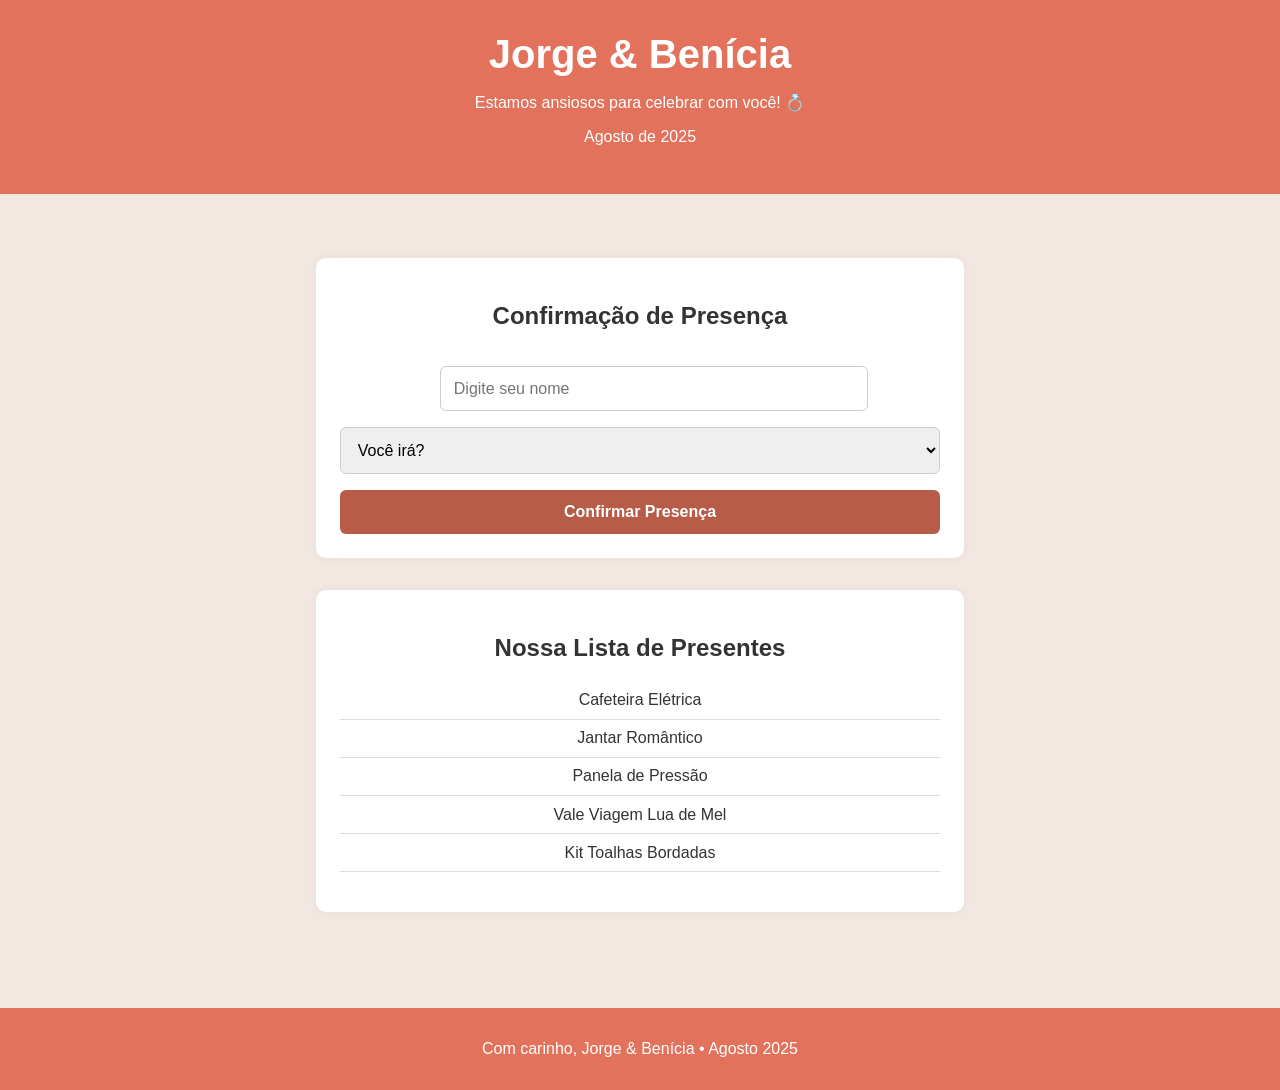
==== index.html @ ed38e4bc "caregamento pela api do google para os nomes autocompletaveis [ok] sitema de condifrmação de precens" ====
<!DOCTYPE html>
<html lang="pt-BR">
<head>
  <meta charset="UTF-8" />
  <meta name="viewport" content="width=device-width, initial-scale=1.0" />
  <title>Casamento Jorge & Benícia</title>
  <link rel="stylesheet" href="style.css" />
</head>

<body onload="initGoogleAPI()">

  <header>
    <h1>Jorge & Benícia</h1>
    <p>Estamos ansiosos para celebrar com você! 💍</p>
    <p>Agosto de 2025</p>
  </header>

  <main>
    <section id="confirmacao">
      <h2>Confirmação de Presença</h2>
      <form id="formPresenca">

        <div class="autocomplete-wrapper">
          <input type="text" name="nome" id="inputNome" placeholder="Digite seu nome" required />
          <ul id="autocompleteList" class="autocomplete-list hidden"></ul>
        </div>
        
        


      



        <select name="presenca" required>
          <option value="">Você irá?</option>
          <option value="sim">Sim, com muito amor!</option>
          <option value="nao">Infelizmente não poderei.</option>
        </select>
        <button type="submit">Confirmar Presença</button>
      </form>
    </section>

    <section id="presentes">
      <h2>Nossa Lista de Presentes</h2>
      <ul id="listaPresentes">
      
      </ul>
    </section>
  </main>

  <footer>
    <p>Com carinho, Jorge & Benícia • Agosto 2025</p>
  </footer>


  <script src="https://apis.google.com/js/api.js"></script>


  <script src="script.js"></script>

</body>
</html>
---- style.css ----
:root {
    --terracota: #E2725B;
    --terracota-escuro: #B65C47;
    --terracota-claro: #f3e7e2;
    --branco: #fff;
    --cinza: #333;
  }
  
  body {
    margin: 0;
    font-family: 'Segoe UI', sans-serif;
    background-color: var(--terracota-claro);
    color: var(--cinza);
    text-align: center;
  }
  
  header {
    background-color: var(--terracota);
    color: var(--branco);
    padding: 2rem 1rem;
  }
  
  h1 {
    font-size: 2.5rem;
    margin: 0;
  }
  
  main {
    padding: 2rem 1rem;
  }
  
  section {
    margin: 2rem auto;
    max-width: 600px;
    background-color: var(--branco);
    padding: 1.5rem;
    border-radius: 10px;
    box-shadow: 0 0 10px rgba(0, 0, 0, 0.05);
  }
  
  form input,
  form select,
  form button {
    width: 100%;
    padding: 0.8rem;
    margin-top: 1rem;
    border-radius: 6px;
    border: 1px solid #ccc;
    font-size: 1rem;
  }
  
  form button {
    background-color: var(--terracota-escuro);
    color: var(--branco);
    font-weight: bold;
    border: none;
    cursor: pointer;
    transition: background-color 0.3s;
  }
  
  form button:hover {
    background-color: var(--terracota);
  }
  
  ul#listaPresentes {
    list-style: none;
    padding: 0;
  }
  
  ul#listaPresentes li {
    padding: 0.6rem;
    border-bottom: 1px solid #ddd;
  }
  
  footer {
    background-color: var(--terracota);
    color: var(--branco);
    padding: 1rem;
    margin-top: 2rem;
  }
  .autocomplete-wrapper {
    position: relative;
    max-width: 400px;
    margin: 0 auto;
  }
  
  .autocomplete-list {
    position: absolute;
    top: 100%;
    left: 0;
    right: 0;
    background: white;
    border: 1px solid #ccc;
    z-index: 100;
    max-height: 200px;
    overflow-y: auto;
    list-style: none;
    padding: 0;
    margin: 0;
    box-shadow: 0 4px 8px rgba(0,0,0,0.1);
    border-radius: 4px;
  }
  
  .autocomplete-list li {
    padding: 0.75rem 1rem;
    cursor: pointer;
  }
  
  .autocomplete-list li:hover {
    background-color: #f5f5f5;
  }
  
  .hidden {
    display: none;
  }
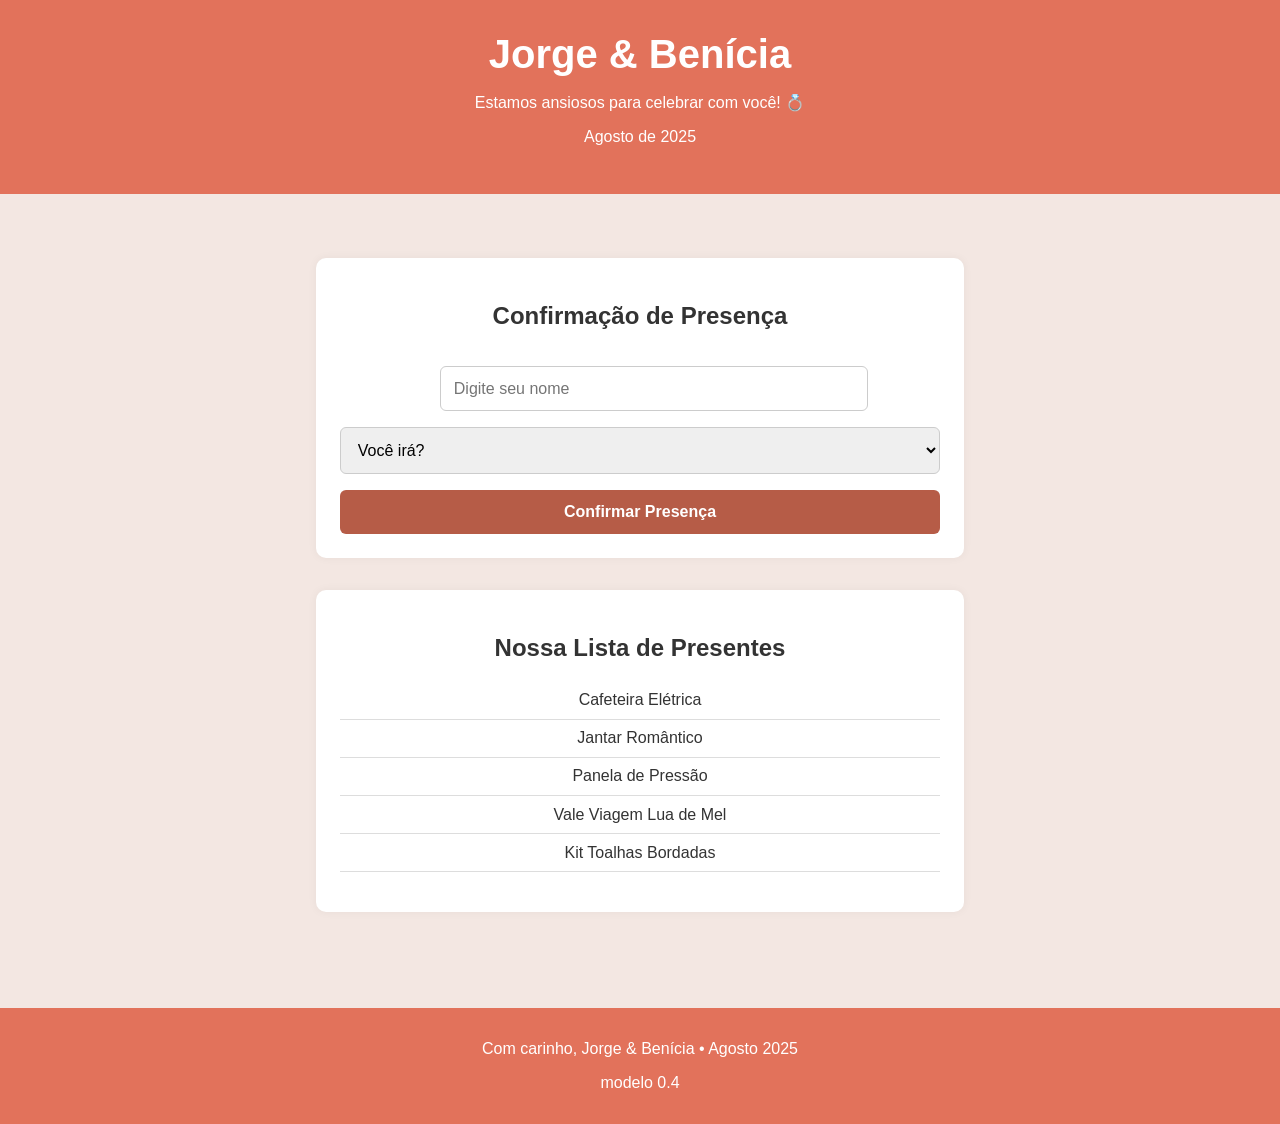
==== commit 617c7dce: "." ====
--- a/index.html
+++ b/index.html
@@ -54,6 +54,7 @@
 
   <footer>
     <p>Com carinho, Jorge & Benícia • Agosto 2025</p>
+    <p>modelo 0.4</p>
   </footer>
 
 
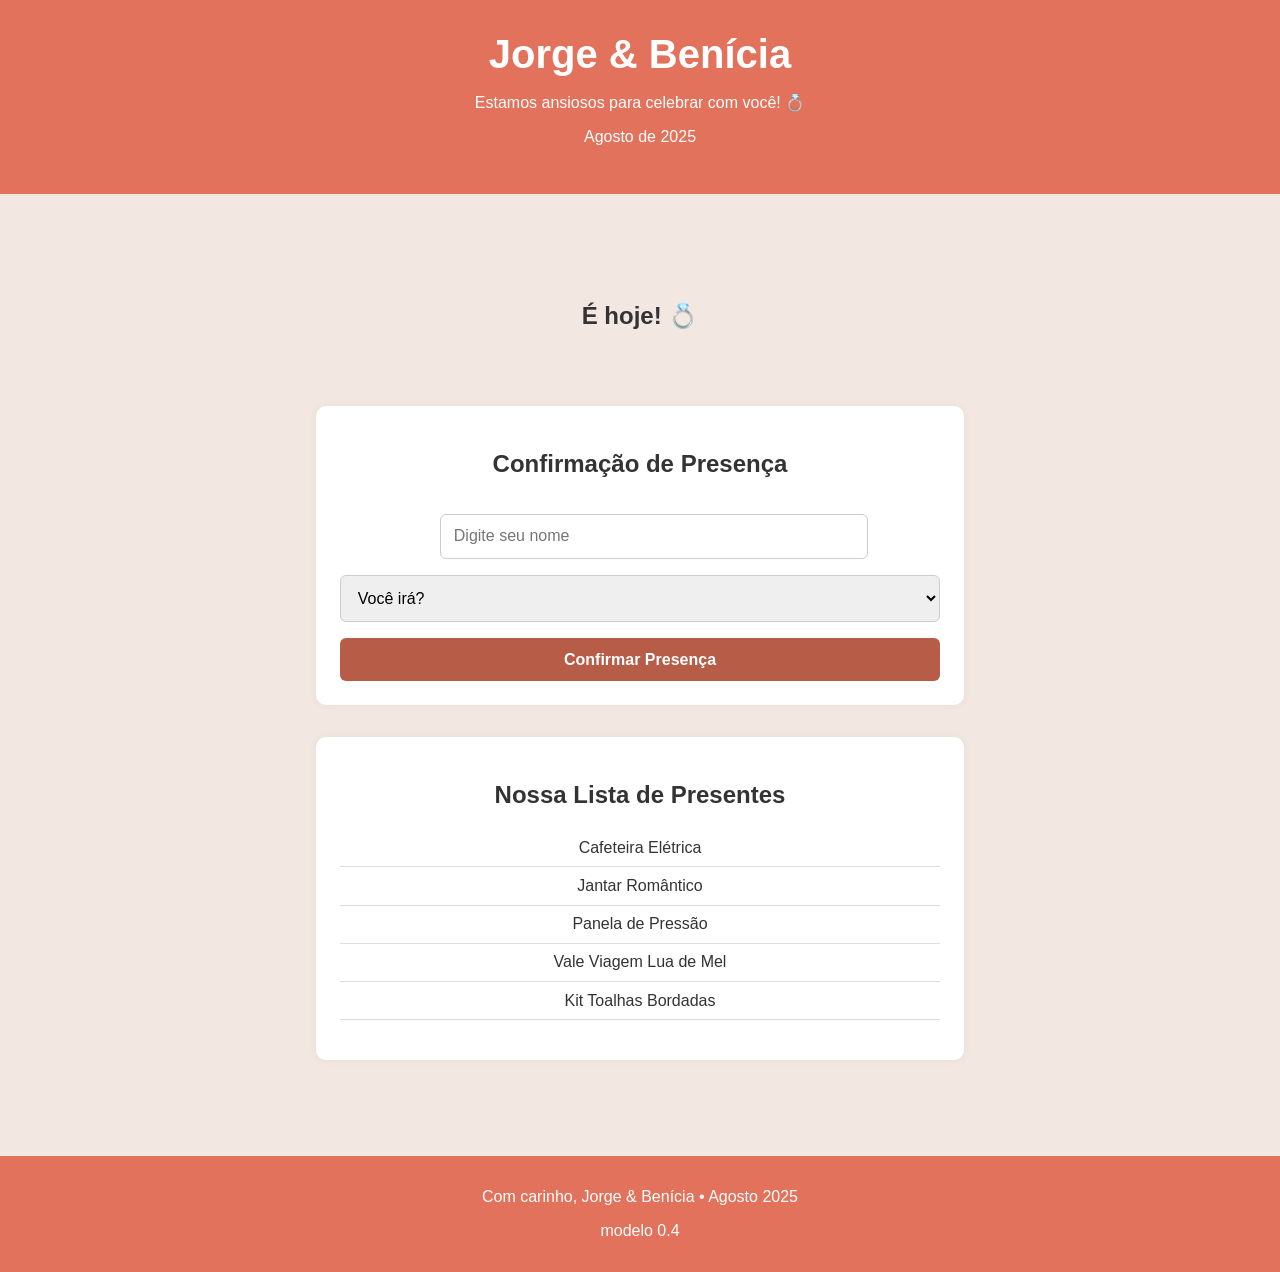
==== commit 43795ceb: "contador de tempo" ====
--- a/index.html
+++ b/index.html
@@ -19,6 +19,30 @@
   </header>
 
   <main>
+    <!-- Contador de tempo vintage-->
+    <section id="contador">
+      <div class="flip-countdown">
+        <div class="flip-box">
+          <span id="dias" class="flip-unit">00</span>
+          <span class="label">dias</span>
+        </div>
+        <div class="flip-box">
+          <span id="horas" class="flip-unit">00</span>
+          <span class="label">horas</span>
+        </div>
+        <div class="flip-box">
+          <span id="minutos" class="flip-unit">00</span>
+          <span class="label">min</span>
+        </div>
+        <div class="flip-box">
+          <span id="segundos" class="flip-unit">00</span>
+          <span class="label">seg</span>
+        </div>
+      </div>
+    </section>
+    
+
+    <!-- Confirmação de precença-->
     <section id="confirmacao">
       <h2>Confirmação de Presença</h2>
       <form id="formPresenca">
--- a/style.css
+++ b/style.css
@@ -37,6 +37,56 @@
     border-radius: 10px;
     box-shadow: 0 0 10px rgba(0, 0, 0, 0.05);
   }
+  
+
+  /* contador de tempo vintage*/
+  #contador {
+    
+
+     background: transparent;
+     box-shadow: 0 0 0px ;
+     border-radius: 2px;
+     border-top: -2px;
+    /*box-shadow: inset 0 0 10px rgba(0, 0, 0, 0.05);*/
+  }
+  
+  .flip-countdown {
+    display: flex;
+    justify-content: center;
+    gap: 1rem;
+    
+  }
+  
+  .flip-box {
+    background-color: var(--terracota);
+    color: var(--branco);
+    border-radius: 10px;
+    padding: 1rem;
+    width: 70px;
+    text-align: center;
+    font-family: 'Courier New', Courier, monospace;
+    /*box-shadow: 0 6px 10px rgba(0, 0, 0, 0.15);*/
+  }
+  
+  .flip-unit {
+    font-size: 2rem;
+    display: block;
+    background: #fff3ee;
+    color: var(--terracota-escuro);
+    padding: 0.3rem;
+    border-radius: 5px;
+    margin-bottom: 0.3rem;
+    font-weight: bold;
+  }
+  
+  .label {
+    font-size: 0.8rem;
+    text-transform: uppercase;
+    opacity: 0.8;
+  }
+  
+  
+  /* final de etilo */
   
   form input,
   form select,
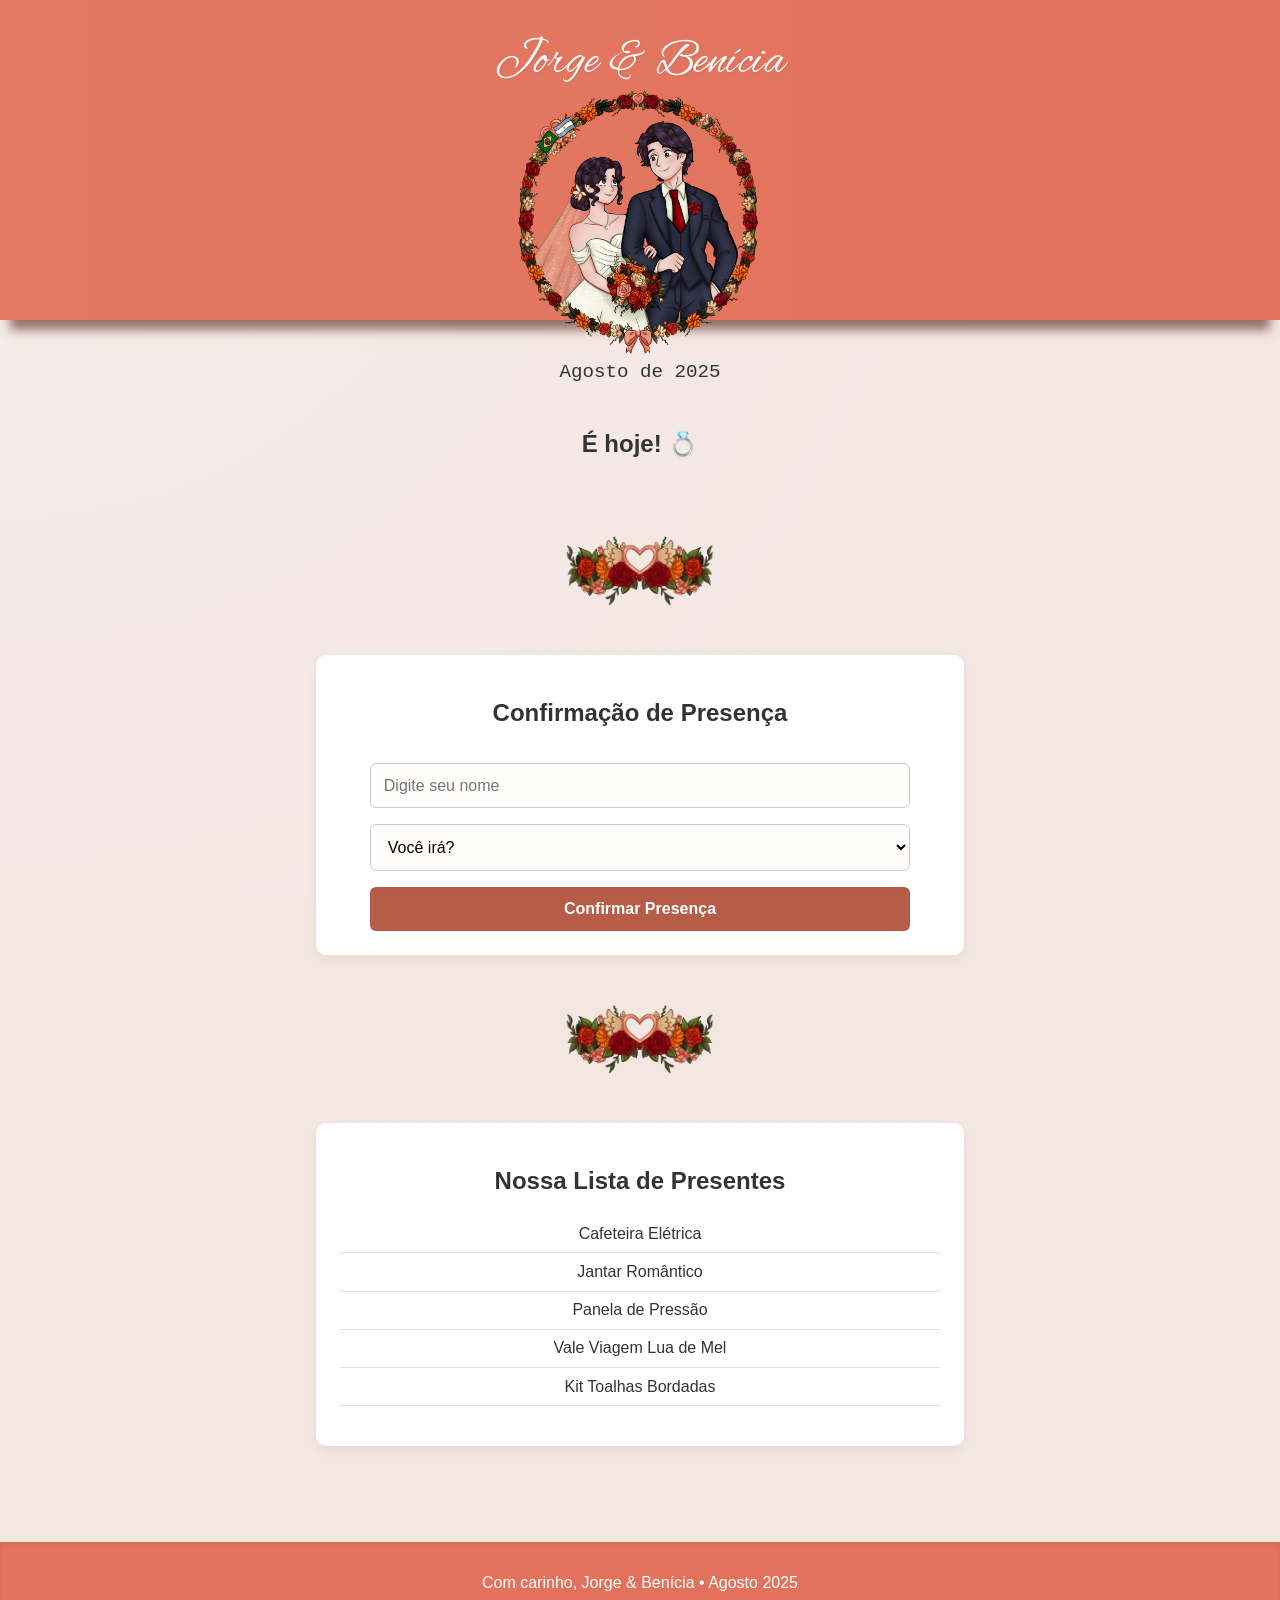
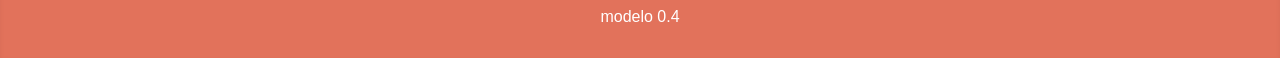
==== commit f1b0a84a: "tratamento estetico do header e divisores" ====
--- a/index.html
+++ b/index.html
@@ -8,17 +8,21 @@
   <meta name="viewport" content="width=device-width, initial-scale=1.0" />
   <title>Casamento Jorge & Benícia</title>
   <link rel="stylesheet" href="style.css" />
+  <link href="https://fonts.googleapis.com/css2?family=Alex+Brush&display=swap" rel="stylesheet">
+
 </head>
 
 <body onload="initGoogleAPI()">
 
   <header>
     <h1>Jorge & Benícia</h1>
-    <p>Estamos ansiosos para celebrar com você! 💍</p>
-    <p>Agosto de 2025</p>
+    
+    <img src="imagens\capa.png" alt="Capa" class="capa">
+    
   </header>
 
   <main>
+    <p style="font-family: 'Courier New', Courier, monospace; font-size: 1.2rem;">Agosto de 2025</p>
     <!-- Contador de tempo vintage-->
     <section id="contador">
       <div class="flip-countdown">
@@ -41,6 +45,8 @@
       </div>
     </section>
     
+    <img src="imagens/divisoria.png" alt="Divisória decorativa" class="divisoria">
+
 
     <!-- Confirmação de precença-->
     <section id="confirmacao">
@@ -52,13 +58,6 @@
           <ul id="autocompleteList" class="autocomplete-list hidden"></ul>
         </div>
         
-        
-
-
-      
-
-
-
         <select name="presenca" required>
           <option value="">Você irá?</option>
           <option value="sim">Sim, com muito amor!</option>
@@ -67,6 +66,8 @@
         <button type="submit">Confirmar Presença</button>
       </form>
     </section>
+
+    <img src="imagens/divisoria.png" alt="Divisória decorativa" class="divisoria">
 
     <section id="presentes">
       <h2>Nossa Lista de Presentes</h2>
--- a/style.css
+++ b/style.css
@@ -1,166 +1,280 @@
 :root {
-    --terracota: #E2725B;
-    --terracota-escuro: #B65C47;
-    --terracota-claro: #f3e7e2;
-    --branco: #fff;
-    --cinza: #333;
+  --terracota: rgb(226, 114, 91);
+  --terracota-escuro: #B65C47;
+  --terracota-claro: #f3e7e2;
+  --branco: #fff;
+  --cinza: #333;
+}
+
+body {
+  margin: 0;
+  font-family: 'Segoe UI', sans-serif;
+  background-color: var(--terracota-claro);
+  color: var(--cinza);
+  text-align: center;
+  background-image: radial-gradient(circle at top left, rgba(255,255,255,0.25) 0%, transparent 70%);
+  background-attachment: fixed;
+}
+
+header {
+  background-color: var(--terracota);
+  color: var(--branco);
+  padding: 2rem 1rem;
+  margin-bottom: -10px;
+  background-image: linear-gradient(to right, rgba(255,255,255,0.05), transparent);
+
+  position: relative;
+  z-index: 0;
+
+  /* sombra visível */
+  box-shadow: 0 20px 10px -10px rgba(85, 34, 23, 0.6);
+}
+
+
+h1 {
+  font-size: 3rem;
+  margin: 0;
+  font-family: 'Alex Brush', cursive;
+  font-weight: normal;
+  letter-spacing: 0.5px;
+  margin-bottom: -20px;
+  text-shadow: 1px 1px 2px rgba(0, 0, 0, 0.05);
+}
+
+
+main {
+  padding: 2rem 1rem;
+}
+
+section {
+  margin: 2rem auto;
+  max-width: 600px;
+  background-color: var(--branco);
+  padding: 1.5rem;
+  border-radius: 10px;
+  box-shadow: 0 4px 12px rgba(0, 0, 0, 0.06);
+  background-image: linear-gradient(145deg, rgba(0,0,0,0.01) 1px, transparent 1px);
+  background-size: 20px 20px;
+}
+
+/* contador de tempo vintage */
+#contador {
+  margin: -1rem auto;
+  background: transparent;
+  box-shadow: 0 0 0px;
+  height: 100%;
+}
+
+.flip-countdown {
+  display: flex;
+  justify-content: center;
+  gap: 1rem;
+}
+
+.flip-box {
+  background-color: var(--terracota);
+  color: var(--branco);
+  border-radius: 10px;
+  padding: 0.7rem;
+  text-align: center;
+  font-family: 'Courier New', Courier, monospace;
+  background-image:
+    repeating-linear-gradient(0deg, rgba(0, 0, 0, 0.03) 0px, rgba(0, 0, 0, 0.03) 1px, transparent 3px),
+    repeating-linear-gradient(90deg, rgba(255, 255, 255, 0.03) 0px, rgba(255, 255, 255, 0.03) 1px, transparent 4px);
+  background-blend-mode: multiply;
+  box-shadow: 0 4px 6px rgba(0, 0, 0, 0.07);
+}
+
+.flip-unit {
+  font-size: 2rem;
+  display: flex;
+  align-items: center;
+  justify-content: center;
+  background: #fff3ee;
+  color: var(--terracota-escuro);
+  padding: 0.7rem;
+  border-radius: 5px;
+  margin-bottom: 0.5rem;
+  font-weight: bold;
+  height: 3rem;
+  box-shadow: inset 0 1px 3px rgba(0,0,0,0.05);
+}
+
+.label {
+  font-size: 100%;
+  text-transform: uppercase;
+  opacity: 0.8;
+}
+
+
+
+/* final de estilo */
+
+form input,
+form select,
+form button {
+  width: 100%;
+  padding: 0.8rem;
+  margin-top: 1rem;
+  border-radius: 6px;
+  border: 1px solid #ccc;
+  font-size: 1rem;
+  background-color: #fffefc;
+  box-shadow: inset 0 1px 3px rgba(0,0,0,0.03);
+}
+
+select {
+  display: flex;
+  position: relative;
+  max-width: 90%;
+  margin: 0 auto;
+}
+
+form button {
+  max-width: 90%;
+  background-color: var(--terracota-escuro);
+  color: var(--branco);
+  font-weight: bold;
+  border: none;
+  cursor: pointer;
+  transition: background-color 0.3s, transform 0.2s;
+}
+
+form button:hover {
+  background-color: var(--terracota);
+  transform: translateY(-1px);
+}
+
+ul#listaPresentes {
+  list-style: none;
+  padding: 0;
+}
+
+ul#listaPresentes li {
+  padding: 0.6rem;
+  border-bottom: 1px solid #ddd;
+}
+
+footer {
+  background-color: var(--terracota);
+  color: var(--branco);
+  padding: 1rem;
+  margin-top: 2rem;
+  box-shadow: inset 0 2px 5px rgba(0, 0, 0, 0.05);
+}
+
+.autocomplete-wrapper {
+  display: flex;
+  position: relative;
+  max-width: 90%;
+  margin: 0 auto;
+}
+
+.autocomplete-list {
+  position: absolute;
+  top: 100%;
+  left: 0;
+  right: 0;
+  background: white;
+  border: 1px solid #ccc;
+  z-index: 100;
+  max-height: 200px;
+  overflow-y: auto;
+  list-style: none;
+  padding: 0;
+  margin: 0;
+  box-shadow: 0 4px 8px rgba(0, 0, 0, 0.1);
+  border-radius: 4px;
+}
+
+.autocomplete-list li {
+  padding: 0.75rem 1rem;
+  cursor: pointer;
+}
+
+.autocomplete-list li:hover {
+  background-color: #f5f5f5;
+}
+
+.hidden {
+  display: none;
+}
+
+/* divisorias */
+.divisoria {
+  position: relative;
+  display: block;
+  width: 12%;
+  max-width: 600px;
+  margin: 3rem auto;
+  z-index: 1;
+}
+
+.divisoria::before {
+  content: "";
+  position: absolute;
+  top: 50%;
+  left: -100vw;
+  right: -100vw;
+  height: 2px;
+  background-color: var(--terracota-escuro);
+  z-index: -1;
+}
+
+    /*capa*/
+    /*divisorias*/
+  .capa {
+
+    width: 20%;
+    max-width: 600px;
+    margin-bottom: -110px;
+    overflow: hidden;
   }
   
-  body {
-    margin: 0;
-    font-family: 'Segoe UI', sans-serif;
-    background-color: var(--terracota-claro);
-    color: var(--cinza);
-    text-align: center;
-  }
-  
-  header {
-    background-color: var(--terracota);
-    color: var(--branco);
-    padding: 2rem 1rem;
-  }
-  
-  h1 {
-    font-size: 2.5rem;
-    margin: 0;
-  }
-  
-  main {
-    padding: 2rem 1rem;
-  }
-  
-  section {
-    margin: 2rem auto;
-    max-width: 600px;
-    background-color: var(--branco);
-    padding: 1.5rem;
-    border-radius: 10px;
-    box-shadow: 0 0 10px rgba(0, 0, 0, 0.05);
-  }
-  
-
-  /* contador de tempo vintage*/
-  #contador {
+
+  @media (max-width: 480px) {
+    .flip-box {
+      padding: 0.6rem;
+      border-radius: 8px;
+    }
+  
+    .flip-unit {
+      font-size: 1.3rem;
+      padding: 0.5rem;
+    }
+  
+    .label {
+      font-size: 0.8rem;
+    }
+  
+    .flip-countdown {
+      gap: 0.5rem;
+      flex-wrap: wrap;
+    }
+  
+    #contador {
+      margin-left: 1px;
+      margin-right: 1px;
+    }
+    .capa {
+  
+      width: 80%;
+
+      margin-top: 10px;
+      margin-bottom: -100px;
+
+    }
+    header {
+      background-color: var(--terracota);
+      color: var(--branco);
+      padding: 2rem 1rem;
+      margin-bottom: -10px;
+      background-image: linear-gradient(to right, rgba(255,255,255,0.05), transparent);
     
-
-     background: transparent;
-     box-shadow: 0 0 0px ;
-     border-radius: 2px;
-     border-top: -2px;
-    /*box-shadow: inset 0 0 10px rgba(0, 0, 0, 0.05);*/
-  }
-  
-  .flip-countdown {
-    display: flex;
-    justify-content: center;
-    gap: 1rem;
+      position: relative;
+      z-index: 0;
     
-  }
-  
-  .flip-box {
-    background-color: var(--terracota);
-    color: var(--branco);
-    border-radius: 10px;
-    padding: 1rem;
-    width: 70px;
-    text-align: center;
-    font-family: 'Courier New', Courier, monospace;
-    /*box-shadow: 0 6px 10px rgba(0, 0, 0, 0.15);*/
-  }
-  
-  .flip-unit {
-    font-size: 2rem;
-    display: block;
-    background: #fff3ee;
-    color: var(--terracota-escuro);
-    padding: 0.3rem;
-    border-radius: 5px;
-    margin-bottom: 0.3rem;
-    font-weight: bold;
-  }
-  
-  .label {
-    font-size: 0.8rem;
-    text-transform: uppercase;
-    opacity: 0.8;
-  }
-  
-  
-  /* final de etilo */
-  
-  form input,
-  form select,
-  form button {
-    width: 100%;
-    padding: 0.8rem;
-    margin-top: 1rem;
-    border-radius: 6px;
-    border: 1px solid #ccc;
-    font-size: 1rem;
-  }
-  
-  form button {
-    background-color: var(--terracota-escuro);
-    color: var(--branco);
-    font-weight: bold;
-    border: none;
-    cursor: pointer;
-    transition: background-color 0.3s;
-  }
-  
-  form button:hover {
-    background-color: var(--terracota);
-  }
-  
-  ul#listaPresentes {
-    list-style: none;
-    padding: 0;
-  }
-  
-  ul#listaPresentes li {
-    padding: 0.6rem;
-    border-bottom: 1px solid #ddd;
-  }
-  
-  footer {
-    background-color: var(--terracota);
-    color: var(--branco);
-    padding: 1rem;
-    margin-top: 2rem;
-  }
-  .autocomplete-wrapper {
-    position: relative;
-    max-width: 400px;
-    margin: 0 auto;
-  }
-  
-  .autocomplete-list {
-    position: absolute;
-    top: 100%;
-    left: 0;
-    right: 0;
-    background: white;
-    border: 1px solid #ccc;
-    z-index: 100;
-    max-height: 200px;
-    overflow-y: auto;
-    list-style: none;
-    padding: 0;
-    margin: 0;
-    box-shadow: 0 4px 8px rgba(0,0,0,0.1);
-    border-radius: 4px;
-  }
-  
-  .autocomplete-list li {
-    padding: 0.75rem 1rem;
-    cursor: pointer;
-  }
-  
-  .autocomplete-list li:hover {
-    background-color: #f5f5f5;
-  }
-  
-  .hidden {
-    display: none;
-  }
-  +      /* sombra visível */
+      box-shadow: 0 20px 15px 0px rgba(85, 34, 23, 0.3);
+    }
+  }
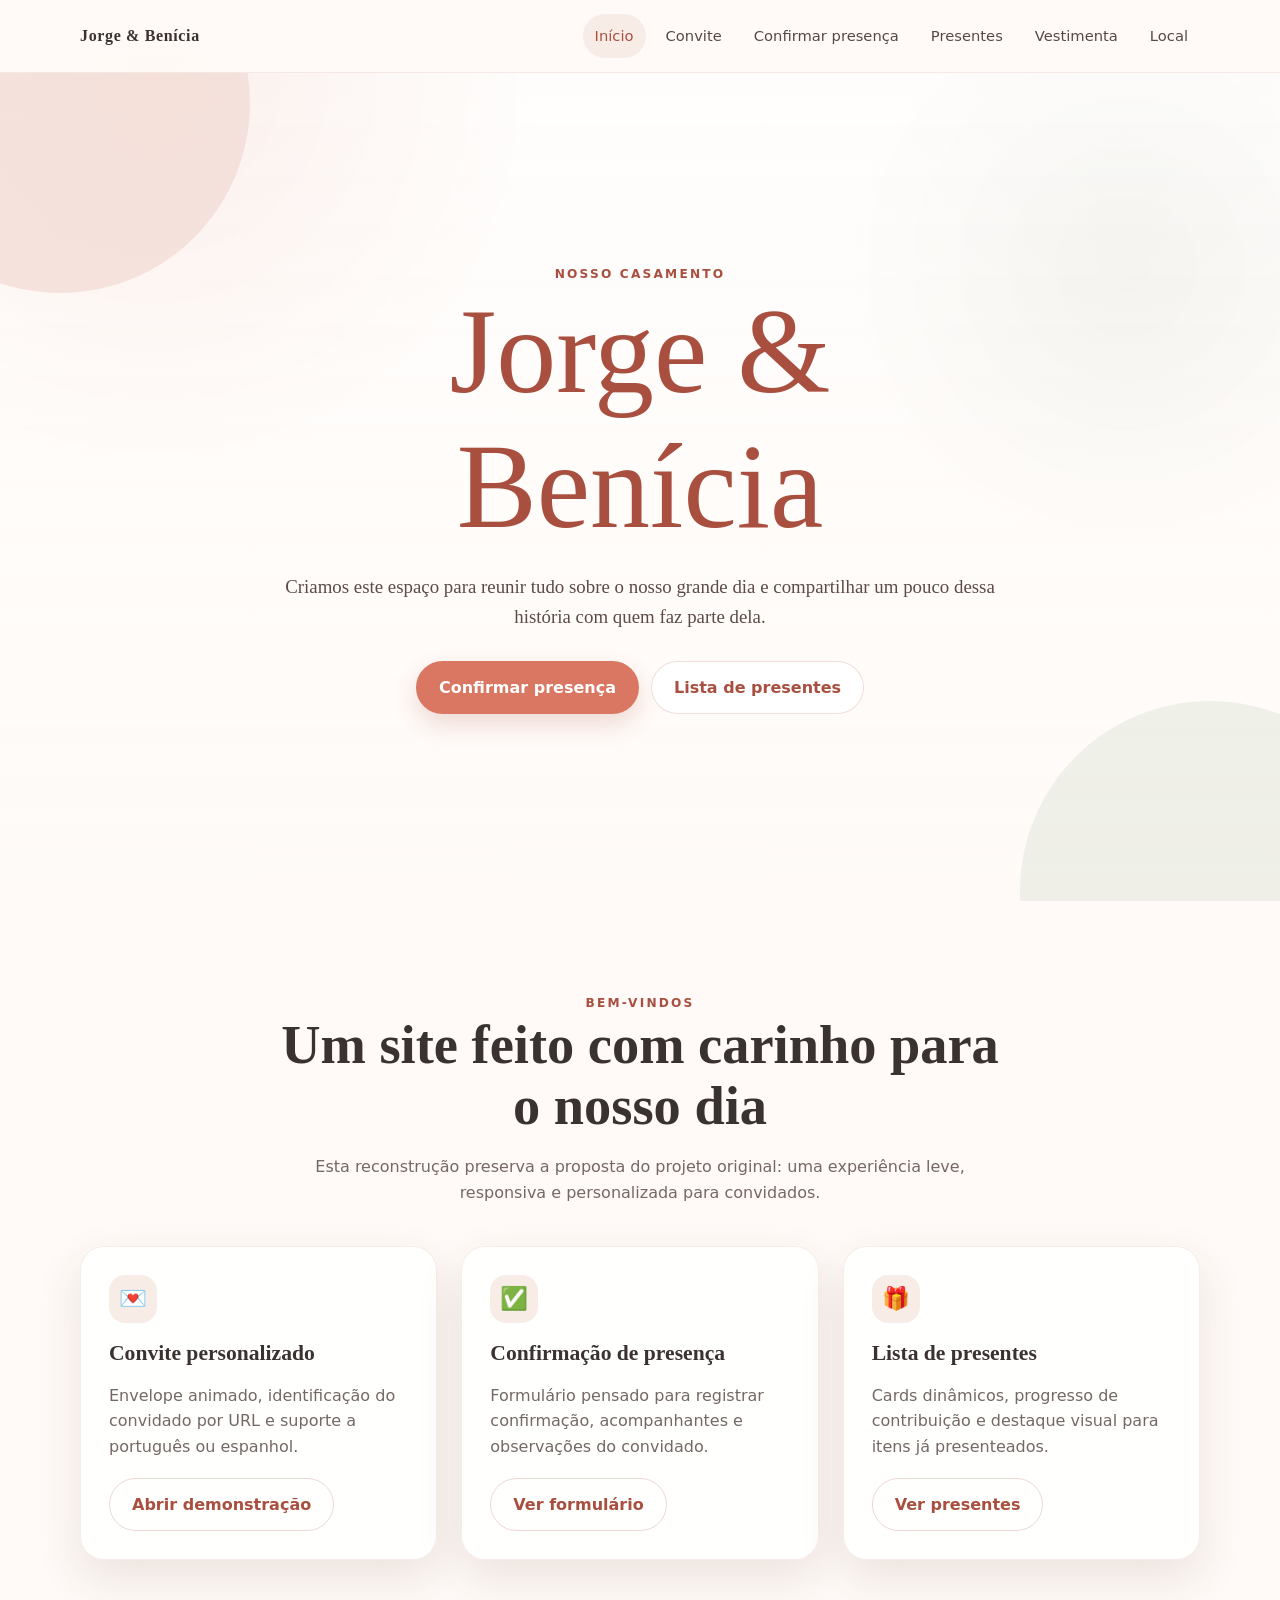
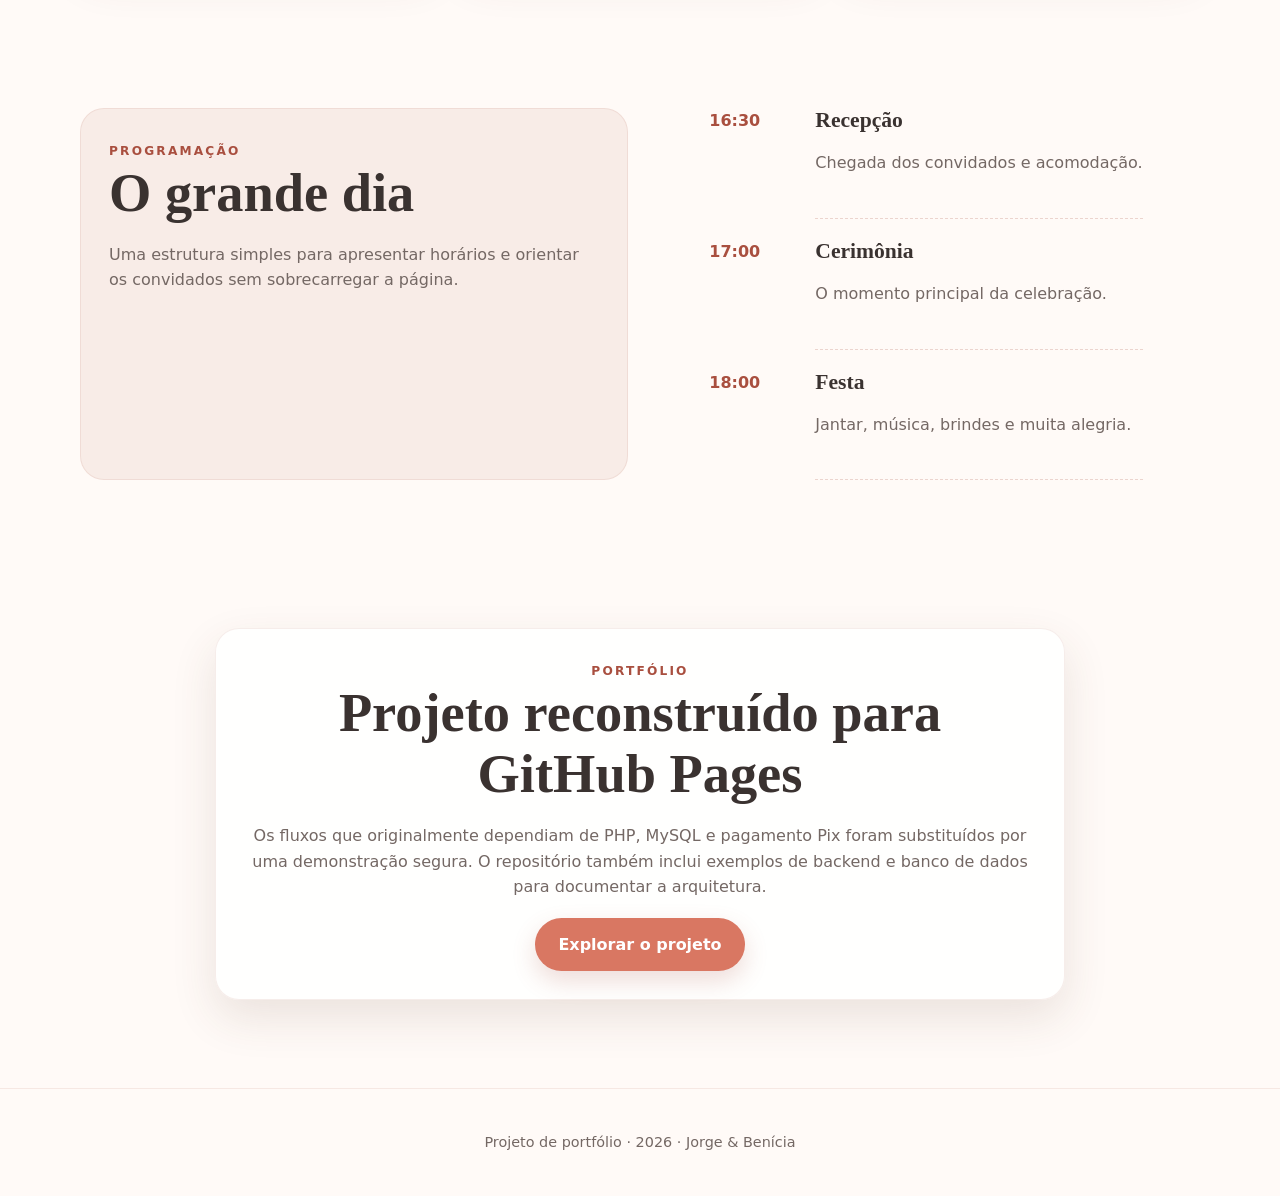
==== commit f8f6dce4: "feat: rebuild portfolio home page" ====
--- a/index.html
+++ b/index.html
@@ -1,92 +1,97 @@
-
-
-
-<!DOCTYPE html>
+<!doctype html>
 <html lang="pt-BR">
 <head>
-  <meta charset="UTF-8" />
-  <meta name="viewport" content="width=device-width, initial-scale=1.0" />
-  <title>Casamento Jorge & Benícia</title>
-  <link rel="stylesheet" href="style.css" />
-  <link href="https://fonts.googleapis.com/css2?family=Alex+Brush&display=swap" rel="stylesheet">
-
+  <meta charset="utf-8">
+  <meta name="viewport" content="width=device-width,initial-scale=1">
+  <meta name="description" content="Projeto de site de casamento reconstruído para portfólio.">
+  <title>Jorge & Benícia — Nosso Casamento</title>
+  <link rel="stylesheet" href="assets/css/styles.css">
 </head>
-
-<body onload="initGoogleAPI()">
-
-  <header>
-    <h1>Jorge & Benícia</h1>
-    
-    <img src="imagens\capa.png" alt="Capa" class="capa">
-    
+<body>
+  <header class="site-header">
+    <div class="container nav">
+      <a class="brand" href="index.html">Jorge & Benícia</a>
+      <button class="menu-toggle" aria-label="Abrir menu">☰</button>
+      <nav class="nav-links">
+        <a class="active" href="index.html">Início</a>
+        <a href="convite.html">Convite</a>
+        <a href="confirmacao.html">Confirmar presença</a>
+        <a href="presentes.html">Presentes</a>
+        <a href="vestimenta.html">Vestimenta</a>
+        <a href="local.html">Local</a>
+      </nav>
+    </div>
   </header>
 
   <main>
-    <p style="font-family: 'Courier New', Courier, monospace; font-size: 1.2rem;">Agosto de 2025</p>
-    <!-- Contador de tempo vintage-->
-    <section id="contador">
-      <div class="flip-countdown">
-        <div class="flip-box">
-          <span id="dias" class="flip-unit">00</span>
-          <span class="label">dias</span>
-        </div>
-        <div class="flip-box">
-          <span id="horas" class="flip-unit">00</span>
-          <span class="label">horas</span>
-        </div>
-        <div class="flip-box">
-          <span id="minutos" class="flip-unit">00</span>
-          <span class="label">min</span>
-        </div>
-        <div class="flip-box">
-          <span id="segundos" class="flip-unit">00</span>
-          <span class="label">seg</span>
+    <section class="hero">
+      <div class="container hero-card">
+        <span class="eyebrow">Nosso casamento</span>
+        <h1>Jorge & Benícia</h1>
+        <p class="hero-subtitle">Criamos este espaço para reunir tudo sobre o nosso grande dia e compartilhar um pouco dessa história com quem faz parte dela.</p>
+        <div class="hero-actions">
+          <a class="btn btn-primary" href="confirmacao.html">Confirmar presença</a>
+          <a class="btn btn-secondary" href="presentes.html">Lista de presentes</a>
         </div>
       </div>
     </section>
-    
-    <img src="imagens/divisoria.png" alt="Divisória decorativa" class="divisoria">
 
-
-    <!-- Confirmação de precença-->
-    <section id="confirmacao">
-      <h2>Confirmação de Presença</h2>
-      <form id="formPresenca">
-
-        <div class="autocomplete-wrapper">
-          <input type="text" name="nome" id="inputNome" placeholder="Digite seu nome" required />
-          <ul id="autocompleteList" class="autocomplete-list hidden"></ul>
+    <section class="section">
+      <div class="container">
+        <div class="section-header center">
+          <span class="eyebrow">Bem-vindos</span>
+          <h2>Um site feito com carinho para o nosso dia</h2>
+          <p>Esta reconstrução preserva a proposta do projeto original: uma experiência leve, responsiva e personalizada para convidados.</p>
         </div>
-        
-        <select name="presenca" required>
-          <option value="">Você irá?</option>
-          <option value="sim">Sim, com muito amor!</option>
-          <option value="nao">Infelizmente não poderei.</option>
-        </select>
-        <button type="submit">Confirmar Presença</button>
-      </form>
+        <div class="grid grid-3">
+          <article class="card">
+            <div class="icon-box">💌</div>
+            <h3>Convite personalizado</h3>
+            <p>Envelope animado, identificação do convidado por URL e suporte a português ou espanhol.</p>
+            <a class="btn btn-ghost" href="convite.html?id=debora-luana">Abrir demonstração</a>
+          </article>
+          <article class="card">
+            <div class="icon-box">✅</div>
+            <h3>Confirmação de presença</h3>
+            <p>Formulário pensado para registrar confirmação, acompanhantes e observações do convidado.</p>
+            <a class="btn btn-ghost" href="confirmacao.html">Ver formulário</a>
+          </article>
+          <article class="card">
+            <div class="icon-box">🎁</div>
+            <h3>Lista de presentes</h3>
+            <p>Cards dinâmicos, progresso de contribuição e destaque visual para itens já presenteados.</p>
+            <a class="btn btn-ghost" href="presentes.html">Ver presentes</a>
+          </article>
+        </div>
+      </div>
     </section>
 
-    <img src="imagens/divisoria.png" alt="Divisória decorativa" class="divisoria">
+    <section class="section compact">
+      <div class="container grid grid-2">
+        <div class="card soft">
+          <span class="eyebrow">Programação</span>
+          <h2>O grande dia</h2>
+          <p>Uma estrutura simples para apresentar horários e orientar os convidados sem sobrecarregar a página.</p>
+        </div>
+        <div class="timeline">
+          <div class="timeline-item"><div class="timeline-time">16:30</div><div class="timeline-content"><h3>Recepção</h3><p>Chegada dos convidados e acomodação.</p></div></div>
+          <div class="timeline-item"><div class="timeline-time">17:00</div><div class="timeline-content"><h3>Cerimônia</h3><p>O momento principal da celebração.</p></div></div>
+          <div class="timeline-item"><div class="timeline-time">18:00</div><div class="timeline-content"><h3>Festa</h3><p>Jantar, música, brindes e muita alegria.</p></div></div>
+        </div>
+      </div>
+    </section>
 
-    <section id="presentes">
-      <h2>Nossa Lista de Presentes</h2>
-      <ul id="listaPresentes">
-      
-      </ul>
+    <section class="section">
+      <div class="container card" style="text-align:center;max-width:850px">
+        <span class="eyebrow">Portfólio</span>
+        <h2>Projeto reconstruído para GitHub Pages</h2>
+        <p>Os fluxos que originalmente dependiam de PHP, MySQL e pagamento Pix foram substituídos por uma demonstração segura. O repositório também inclui exemplos de backend e banco de dados para documentar a arquitetura.</p>
+        <a class="btn btn-primary" href="presentes.html">Explorar o projeto</a>
+      </div>
     </section>
   </main>
 
-  <footer>
-    <p>Com carinho, Jorge & Benícia • Agosto 2025</p>
-    <p>modelo 0.4</p>
-  </footer>
-
-
-  <script src="https://apis.google.com/js/api.js"></script>
-
-
-  <script src="script.js"></script>
-
+  <footer><div class="container"><p>Projeto de portfólio · <span data-year></span> · Jorge & Benícia</p></div></footer>
+  <script src="assets/js/common.js"></script>
 </body>
 </html>
--- a/assets/css/styles.css
+++ b/assets/css/styles.css
@@ -0,0 +1,114 @@
+:root {
+  --terracota: #d97762;
+  --terracota-dark: #a94f3f;
+  --terracota-soft: #f1d7cf;
+  --rose: #f8ece7;
+  --cream: #fffaf7;
+  --white: #ffffff;
+  --ink: #3a3230;
+  --muted: #746864;
+  --green: #74836c;
+  --gold: #b9965b;
+  --shadow: 0 18px 45px rgba(87, 54, 44, .12);
+  --radius: 24px;
+  --container: 1120px;
+}
+
+* { box-sizing: border-box; }
+html { scroll-behavior: smooth; }
+body { margin: 0; font-family: Inter, ui-sans-serif, system-ui, -apple-system, BlinkMacSystemFont, "Segoe UI", sans-serif; background: var(--cream); color: var(--ink); line-height: 1.6; }
+body::before { content: ""; position: fixed; inset: 0; pointer-events: none; background: radial-gradient(circle at 12% 10%, rgba(217,119,98,.10), transparent 28%), radial-gradient(circle at 88% 30%, rgba(116,131,108,.08), transparent 22%), linear-gradient(180deg, rgba(255,255,255,.68), rgba(255,250,247,.75)); z-index: -1; }
+a { color: inherit; text-decoration: none; }
+img { max-width: 100%; display: block; }
+button, input, select, textarea { font: inherit; }
+.container { width: min(calc(100% - 32px), var(--container)); margin: 0 auto; }
+.section { padding: 88px 0; }
+.section.compact { padding: 60px 0; }
+.eyebrow { text-transform: uppercase; letter-spacing: .18em; font-size: .76rem; font-weight: 800; color: var(--terracota-dark); }
+h1, h2, h3 { line-height: 1.12; margin: 0 0 18px; }
+h1, .script-title { font-family: "Brush Script MT", "Segoe Script", "Snell Roundhand", cursive; font-weight: 500; }
+h1 { font-size: clamp(4rem, 11vw, 7.5rem); color: var(--terracota-dark); }
+h2 { font-family: Georgia, "Times New Roman", serif; font-size: clamp(2rem, 5vw, 3.4rem); }
+h3 { font-family: Georgia, "Times New Roman", serif; font-size: 1.35rem; }
+p { margin: 0 0 18px; color: var(--muted); }
+.site-header { position: sticky; top: 0; z-index: 50; backdrop-filter: blur(18px); background: rgba(255,250,247,.88); border-bottom: 1px solid rgba(169,79,63,.10); }
+.nav { min-height: 72px; display: flex; align-items: center; justify-content: space-between; gap: 24px; }
+.brand { font-family: Georgia, serif; font-weight: 700; letter-spacing: .04em; white-space: nowrap; }
+.nav-links { display: flex; gap: 8px; align-items: center; flex-wrap: wrap; }
+.nav-links a { padding: 10px 12px; border-radius: 999px; font-size: .92rem; color: #554945; }
+.nav-links a:hover, .nav-links a.active { background: var(--rose); color: var(--terracota-dark); }
+.menu-toggle { display: none; border: 0; background: transparent; font-size: 1.4rem; }
+.hero { min-height: calc(100vh - 72px); display: grid; place-items: center; text-align: center; position: relative; overflow: hidden; }
+.hero::before, .hero::after { content: ""; position: absolute; width: 380px; height: 380px; border-radius: 50%; opacity: .65; z-index: -1; }
+.hero::before { background: var(--terracota-soft); top: -160px; left: -130px; }
+.hero::after { background: #e7eadf; bottom: -180px; right: -120px; }
+.hero-card { max-width: 820px; padding: 90px 26px; }
+.hero-subtitle { font-family: Georgia, serif; font-size: 1.18rem; color: #5c4b46; }
+.hero-actions { display: flex; gap: 12px; justify-content: center; flex-wrap: wrap; margin-top: 28px; }
+.btn { display: inline-flex; align-items: center; justify-content: center; gap: 8px; border: 1px solid transparent; border-radius: 999px; padding: 13px 22px; font-weight: 800; cursor: pointer; transition: .2s ease; }
+.btn:hover { transform: translateY(-1px); }
+.btn-primary { background: var(--terracota); color: white; box-shadow: 0 10px 25px rgba(169,79,63,.2); }
+.btn-primary:hover { background: var(--terracota-dark); }
+.btn-secondary { background: white; border-color: rgba(169,79,63,.18); color: var(--terracota-dark); }
+.btn-ghost { background: transparent; border-color: rgba(169,79,63,.22); color: var(--terracota-dark); }
+.btn[disabled] { opacity: .48; cursor: not-allowed; transform: none; }
+.grid { display: grid; gap: 24px; }
+.grid-2 { grid-template-columns: repeat(2, minmax(0, 1fr)); }
+.grid-3 { grid-template-columns: repeat(3, minmax(0, 1fr)); }
+.card { background: rgba(255,255,255,.88); border: 1px solid rgba(169,79,63,.10); border-radius: var(--radius); box-shadow: var(--shadow); padding: 28px; }
+.card.soft { background: var(--rose); box-shadow: none; }
+.icon-box { width: 48px; height: 48px; border-radius: 16px; display: grid; place-items: center; background: var(--rose); color: var(--terracota-dark); font-size: 1.4rem; margin-bottom: 18px; }
+.section-header { max-width: 720px; margin-bottom: 40px; }
+.section-header.center { margin-inline: auto; text-align: center; }
+.timeline { display: grid; gap: 20px; max-width: 760px; margin: 0 auto; }
+.timeline-item { display: grid; grid-template-columns: 86px 1fr; gap: 20px; align-items: start; }
+.timeline-time { font-weight: 900; color: var(--terracota-dark); }
+.timeline-content { padding-bottom: 24px; border-bottom: 1px dashed rgba(169,79,63,.22); }
+.badge { display: inline-flex; align-items: center; gap: 6px; padding: 6px 10px; border-radius: 999px; background: var(--rose); color: var(--terracota-dark); font-size: .78rem; font-weight: 800; }
+.form-card { max-width: 700px; margin: 0 auto; }
+.form-grid { display: grid; grid-template-columns: repeat(2, minmax(0, 1fr)); gap: 18px; }
+.field { display: grid; gap: 8px; }
+.field.full { grid-column: 1 / -1; }
+label { font-weight: 800; font-size: .92rem; }
+input, select, textarea { width: 100%; border: 1px solid #e4d8d3; border-radius: 14px; padding: 13px 14px; background: #fff; color: var(--ink); outline: none; }
+input:focus, select:focus, textarea:focus { border-color: var(--terracota); box-shadow: 0 0 0 4px rgba(217,119,98,.12); }
+textarea { resize: vertical; min-height: 110px; }
+.form-status { margin-top: 16px; padding: 12px 14px; border-radius: 14px; display: none; }
+.form-status.show { display: block; }
+.form-status.success { background: #edf5ea; color: #456241; }
+.form-status.error { background: #fae9e5; color: #8a4033; }
+.gifts-grid { display: grid; grid-template-columns: repeat(3, minmax(0, 1fr)); gap: 22px; }
+.present-card { overflow: hidden; background: #fff; border-radius: 22px; border: 1px solid rgba(169,79,63,.10); box-shadow: var(--shadow); display: flex; flex-direction: column; transition: .2s ease; }
+.present-card:hover { transform: translateY(-3px); }
+.present-card.is-disabled { opacity: .54; filter: grayscale(.22); }
+.present-visual { aspect-ratio: 4/3; display: grid; place-items: center; background: linear-gradient(145deg, #f9eee9, #fff9f6); font-size: 4rem; }
+.present-content { padding: 22px; display: grid; gap: 12px; height: 100%; }
+.present-meta { display: flex; justify-content: space-between; gap: 10px; align-items: center; }
+.price { font-size: 1.25rem; font-weight: 900; color: var(--terracota-dark); }
+.progress { height: 9px; background: #f1e5e1; border-radius: 999px; overflow: hidden; }
+.progress > span { display: block; height: 100%; background: linear-gradient(90deg, var(--terracota), var(--gold)); }
+.dress-palette { display: flex; gap: 12px; flex-wrap: wrap; margin-top: 18px; }
+.swatch { width: 48px; height: 48px; border-radius: 50%; box-shadow: inset 0 0 0 4px rgba(255,255,255,.65), 0 3px 10px rgba(0,0,0,.10); }
+.location-box { min-height: 340px; display: grid; place-items: center; text-align: center; background: linear-gradient(145deg, #f5e9e4, #eef0e8); }
+.location-pin { font-size: 4rem; }
+.envelope-scene { min-height: calc(100vh - 72px); display: grid; place-items: center; padding: 60px 16px; perspective: 1400px; }
+.envelope-wrap { width: min(560px, 94vw); text-align: center; }
+.envelope { position: relative; width: 100%; aspect-ratio: 1.5/1; background: #ead6cc; border-radius: 16px; box-shadow: 0 28px 70px rgba(89, 53, 42, .18); cursor: pointer; transform-style: preserve-3d; }
+.envelope::before, .envelope::after { content:""; position:absolute; inset:0; border-radius:16px; }
+.envelope::before { background: linear-gradient(135deg, transparent 49.5%, #dfc4b8 50%) left/50% 100% no-repeat, linear-gradient(225deg, transparent 49.5%, #e5cdc3 50%) right/50% 100% no-repeat; }
+.envelope-flap { position: absolute; inset: 0 0 auto 0; height: 58%; clip-path: polygon(0 0, 100% 0, 50% 100%); background: #f1ded5; transform-origin: top; transition: transform .8s ease; z-index: 4; }
+.seal { position: absolute; left: 50%; top: 48%; transform: translate(-50%, -50%); width: 76px; height: 76px; border-radius: 50%; display: grid; place-items: center; background: var(--terracota-dark); color: white; font-family: Georgia, serif; font-size: 1.15rem; font-weight: 700; z-index: 7; box-shadow: 0 8px 16px rgba(87,54,44,.25); transition: .4s ease; }
+.invite-paper { position: absolute; left: 8%; right: 8%; bottom: 7%; min-height: 86%; padding: 28px; background: #fffefa; border-radius: 10px; z-index: 2; display: grid; place-items: center; transition: transform .85s cubic-bezier(.2,.8,.2,1), z-index .1s .45s; transform: translateY(25%); box-shadow: 0 10px 35px rgba(90,60,50,.10); }
+.envelope.open .envelope-flap { transform: rotateX(180deg); }
+.envelope.open .seal { opacity: 0; transform: translate(-50%, -50%) scale(.6); }
+.envelope.open .invite-paper { transform: translateY(-58%); z-index: 6; }
+.invite-name { font-family: Georgia, serif; font-size: 1.2rem; font-weight: 700; }
+.invite-paper h2 { font-family: "Brush Script MT", "Segoe Script", cursive; color: var(--terracota-dark); font-size: 3rem; }
+.toast { position: fixed; right: 20px; bottom: 20px; z-index: 100; background: #3f3431; color: white; border-radius: 14px; padding: 12px 16px; box-shadow: var(--shadow); opacity: 0; transform: translateY(12px); pointer-events: none; transition: .2s ease; }
+.toast.show { opacity: 1; transform: translateY(0); }
+footer { padding: 42px 0; border-top: 1px solid rgba(169,79,63,.10); text-align: center; }
+footer p { margin: 0; font-size: .9rem; }
+.code-note { padding: 14px 16px; border-left: 4px solid var(--terracota); background: rgba(217,119,98,.07); border-radius: 0 14px 14px 0; color: #6c5650; font-size: .92rem; }
+@media (max-width: 860px) { .grid-3, .gifts-grid { grid-template-columns: repeat(2, minmax(0, 1fr)); } .grid-2 { grid-template-columns: 1fr; } }
+@media (max-width: 720px) { .menu-toggle { display: block; } .nav-links { position: absolute; top: 72px; left: 16px; right: 16px; padding: 14px; background: rgba(255,250,247,.98); border: 1px solid rgba(169,79,63,.12); border-radius: 18px; box-shadow: var(--shadow); display: none; flex-direction: column; align-items: stretch; } .nav-links.open { display: flex; } .nav-links a { text-align: center; } .form-grid { grid-template-columns: 1fr; } .field.full { grid-column: auto; } .timeline-item { grid-template-columns: 1fr; gap: 4px; } }
+@media (max-width: 560px) { .section { padding: 64px 0; } .grid-3, .gifts-grid { grid-template-columns: 1fr; } .card { padding: 22px; } .hero-card { padding-inline: 0; } }
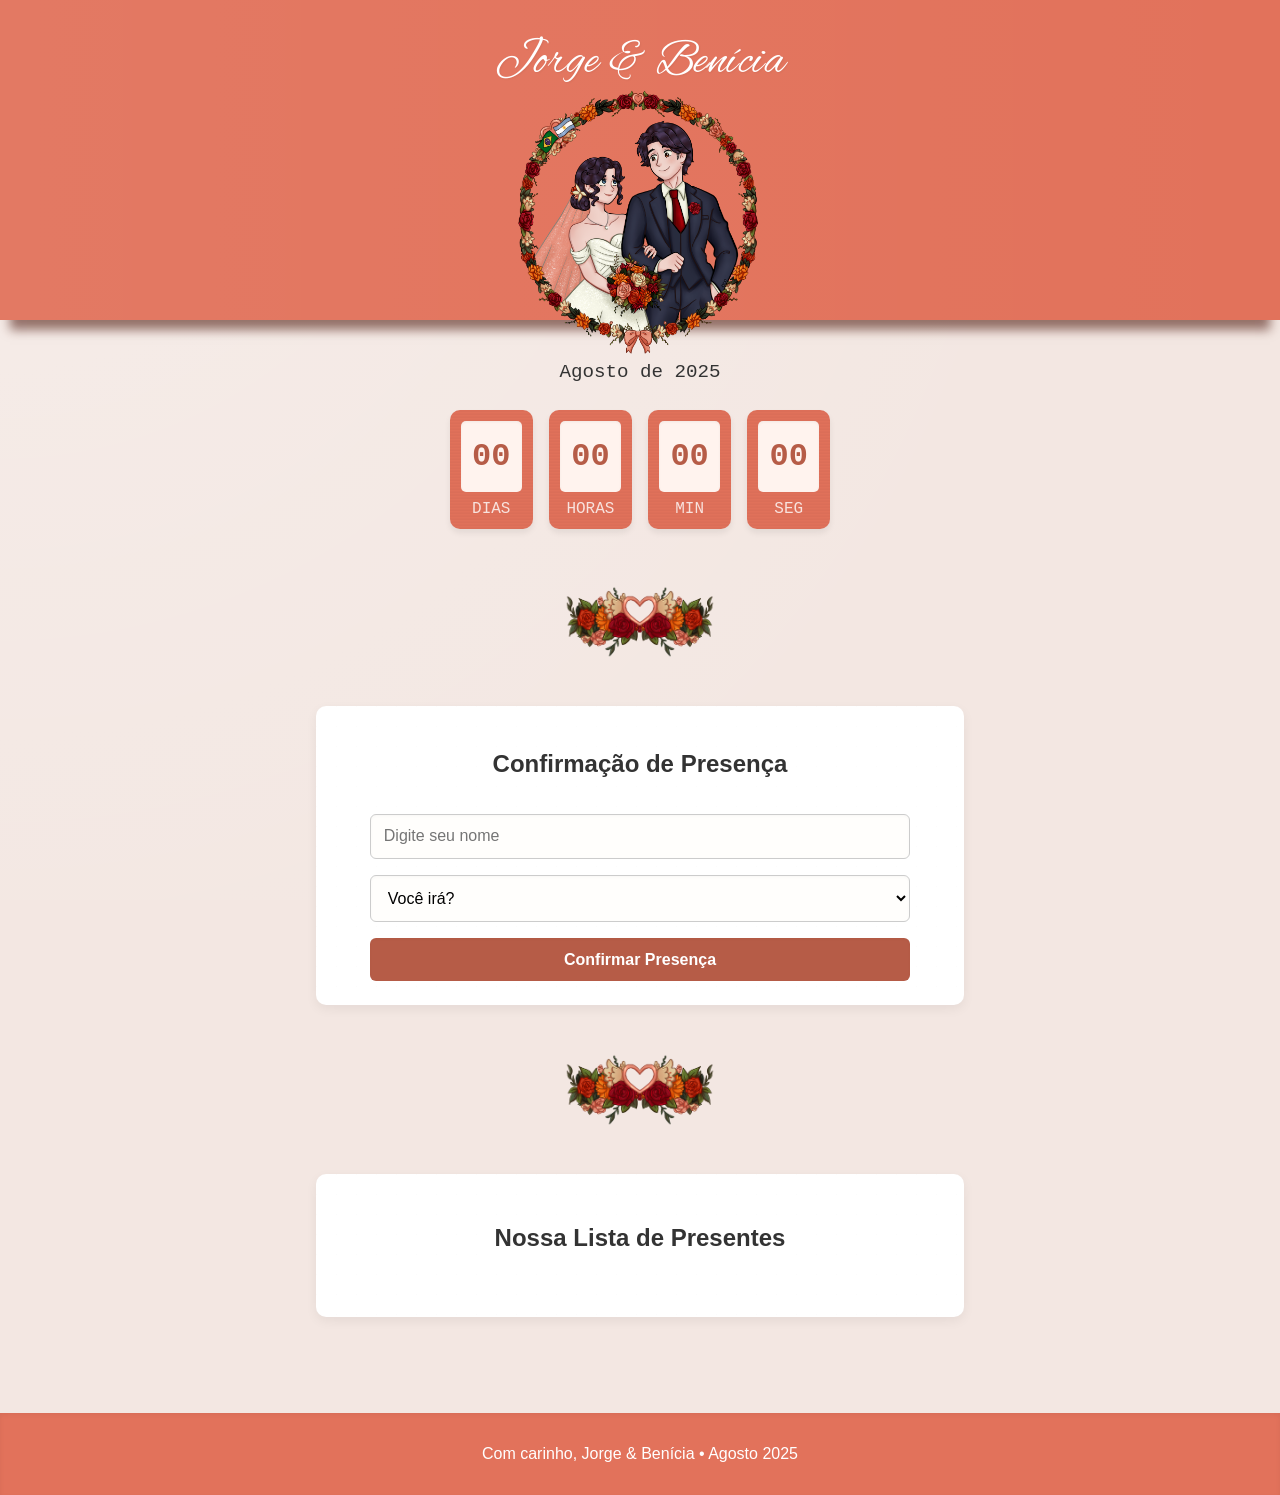
==== commit 9f6142fe: "restore original homepage structure" ====
--- a/index.html
+++ b/index.html
@@ -1,97 +1,74 @@
-<!doctype html>
+<!DOCTYPE html>
 <html lang="pt-BR">
 <head>
-  <meta charset="utf-8">
-  <meta name="viewport" content="width=device-width,initial-scale=1">
-  <meta name="description" content="Projeto de site de casamento reconstruído para portfólio.">
-  <title>Jorge & Benícia — Nosso Casamento</title>
-  <link rel="stylesheet" href="assets/css/styles.css">
+  <meta charset="UTF-8" />
+  <meta name="viewport" content="width=device-width, initial-scale=1.0" />
+  <title>Casamento Jorge & Benícia</title>
+  <link rel="stylesheet" href="style.css" />
+  <link href="https://fonts.googleapis.com/css2?family=Alex+Brush&display=swap" rel="stylesheet">
 </head>
 <body>
-  <header class="site-header">
-    <div class="container nav">
-      <a class="brand" href="index.html">Jorge & Benícia</a>
-      <button class="menu-toggle" aria-label="Abrir menu">☰</button>
-      <nav class="nav-links">
-        <a class="active" href="index.html">Início</a>
-        <a href="convite.html">Convite</a>
-        <a href="confirmacao.html">Confirmar presença</a>
-        <a href="presentes.html">Presentes</a>
-        <a href="vestimenta.html">Vestimenta</a>
-        <a href="local.html">Local</a>
-      </nav>
-    </div>
+
+  <header>
+    <h1>Jorge & Benícia</h1>
+    <img src="imagens/capa.png" alt="Capa" class="capa">
   </header>
 
   <main>
-    <section class="hero">
-      <div class="container hero-card">
-        <span class="eyebrow">Nosso casamento</span>
-        <h1>Jorge & Benícia</h1>
-        <p class="hero-subtitle">Criamos este espaço para reunir tudo sobre o nosso grande dia e compartilhar um pouco dessa história com quem faz parte dela.</p>
-        <div class="hero-actions">
-          <a class="btn btn-primary" href="confirmacao.html">Confirmar presença</a>
-          <a class="btn btn-secondary" href="presentes.html">Lista de presentes</a>
+    <p style="font-family: 'Courier New', Courier, monospace; font-size: 1.2rem;">Agosto de 2025</p>
+
+    <section id="contador">
+      <div class="flip-countdown">
+        <div class="flip-box">
+          <span id="dias" class="flip-unit">00</span>
+          <span class="label">dias</span>
+        </div>
+        <div class="flip-box">
+          <span id="horas" class="flip-unit">00</span>
+          <span class="label">horas</span>
+        </div>
+        <div class="flip-box">
+          <span id="minutos" class="flip-unit">00</span>
+          <span class="label">min</span>
+        </div>
+        <div class="flip-box">
+          <span id="segundos" class="flip-unit">00</span>
+          <span class="label">seg</span>
         </div>
       </div>
     </section>
 
-    <section class="section">
-      <div class="container">
-        <div class="section-header center">
-          <span class="eyebrow">Bem-vindos</span>
-          <h2>Um site feito com carinho para o nosso dia</h2>
-          <p>Esta reconstrução preserva a proposta do projeto original: uma experiência leve, responsiva e personalizada para convidados.</p>
+    <img src="imagens/divisoria.png" alt="Divisória decorativa" class="divisoria">
+
+    <section id="confirmacao">
+      <h2>Confirmação de Presença</h2>
+      <form id="formPresenca">
+        <div class="autocomplete-wrapper">
+          <input type="text" name="nome" id="inputNome" placeholder="Digite seu nome" required />
+          <ul id="autocompleteList" class="autocomplete-list hidden"></ul>
         </div>
-        <div class="grid grid-3">
-          <article class="card">
-            <div class="icon-box">💌</div>
-            <h3>Convite personalizado</h3>
-            <p>Envelope animado, identificação do convidado por URL e suporte a português ou espanhol.</p>
-            <a class="btn btn-ghost" href="convite.html?id=debora-luana">Abrir demonstração</a>
-          </article>
-          <article class="card">
-            <div class="icon-box">✅</div>
-            <h3>Confirmação de presença</h3>
-            <p>Formulário pensado para registrar confirmação, acompanhantes e observações do convidado.</p>
-            <a class="btn btn-ghost" href="confirmacao.html">Ver formulário</a>
-          </article>
-          <article class="card">
-            <div class="icon-box">🎁</div>
-            <h3>Lista de presentes</h3>
-            <p>Cards dinâmicos, progresso de contribuição e destaque visual para itens já presenteados.</p>
-            <a class="btn btn-ghost" href="presentes.html">Ver presentes</a>
-          </article>
-        </div>
-      </div>
+
+        <select name="presenca" required>
+          <option value="">Você irá?</option>
+          <option value="sim">Sim, com muito amor!</option>
+          <option value="nao">Infelizmente não poderei.</option>
+        </select>
+        <button type="submit">Confirmar Presença</button>
+      </form>
     </section>
 
-    <section class="section compact">
-      <div class="container grid grid-2">
-        <div class="card soft">
-          <span class="eyebrow">Programação</span>
-          <h2>O grande dia</h2>
-          <p>Uma estrutura simples para apresentar horários e orientar os convidados sem sobrecarregar a página.</p>
-        </div>
-        <div class="timeline">
-          <div class="timeline-item"><div class="timeline-time">16:30</div><div class="timeline-content"><h3>Recepção</h3><p>Chegada dos convidados e acomodação.</p></div></div>
-          <div class="timeline-item"><div class="timeline-time">17:00</div><div class="timeline-content"><h3>Cerimônia</h3><p>O momento principal da celebração.</p></div></div>
-          <div class="timeline-item"><div class="timeline-time">18:00</div><div class="timeline-content"><h3>Festa</h3><p>Jantar, música, brindes e muita alegria.</p></div></div>
-        </div>
-      </div>
-    </section>
+    <img src="imagens/divisoria.png" alt="Divisória decorativa" class="divisoria">
 
-    <section class="section">
-      <div class="container card" style="text-align:center;max-width:850px">
-        <span class="eyebrow">Portfólio</span>
-        <h2>Projeto reconstruído para GitHub Pages</h2>
-        <p>Os fluxos que originalmente dependiam de PHP, MySQL e pagamento Pix foram substituídos por uma demonstração segura. O repositório também inclui exemplos de backend e banco de dados para documentar a arquitetura.</p>
-        <a class="btn btn-primary" href="presentes.html">Explorar o projeto</a>
-      </div>
+    <section id="presentes">
+      <h2>Nossa Lista de Presentes</h2>
+      <ul id="listaPresentes"></ul>
     </section>
   </main>
 
-  <footer><div class="container"><p>Projeto de portfólio · <span data-year></span> · Jorge & Benícia</p></div></footer>
-  <script src="assets/js/common.js"></script>
+  <footer>
+    <p>Com carinho, Jorge & Benícia • Agosto 2025</p>
+  </footer>
+
+  <script src="script.js"></script>
 </body>
 </html>
--- a/style.css
+++ b/style.css
@@ -0,0 +1,282 @@
+:root {
+  --terracota: rgb(226, 114, 91);
+  --terracota-escuro: #B65C47;
+  --terracota-claro: #f3e7e2;
+  --branco: #fff;
+  --cinza: #333;
+}
+
+body {
+  margin: 0;
+  font-family: 'Segoe UI', sans-serif;
+  background-color: var(--terracota-claro);
+  color: var(--cinza);
+  text-align: center;
+  background-image: radial-gradient(circle at top left, rgba(255,255,255,0.25) 0%, transparent 70%);
+  background-attachment: fixed;
+}
+
+header {
+  background-color: var(--terracota);
+  color: var(--branco);
+  padding: 2rem 1rem;
+  margin-bottom: -10px;
+  background-image: linear-gradient(to right, rgba(255,255,255,0.05), transparent);
+  position: relative;
+  z-index: 0;
+  box-shadow: 0 20px 10px -10px rgba(85, 34, 23, 0.6);
+}
+
+h1 {
+  font-size: 3rem;
+  margin: 0;
+  font-family: 'Alex Brush', cursive;
+  font-weight: normal;
+  letter-spacing: 0.5px;
+  margin-bottom: -20px;
+  text-shadow: 1px 1px 2px rgba(0, 0, 0, 0.05);
+}
+
+main {
+  padding: 2rem 1rem;
+}
+
+section {
+  margin: 2rem auto;
+  max-width: 600px;
+  background-color: var(--branco);
+  padding: 1.5rem;
+  border-radius: 10px;
+  box-shadow: 0 4px 12px rgba(0, 0, 0, 0.06);
+  background-image: linear-gradient(145deg, rgba(0,0,0,0.01) 1px, transparent 1px);
+  background-size: 20px 20px;
+}
+
+#contador {
+  margin: -1rem auto;
+  background: transparent;
+  box-shadow: 0 0 0px;
+  height: 100%;
+}
+
+.flip-countdown {
+  display: flex;
+  justify-content: center;
+  gap: 1rem;
+}
+
+.flip-box {
+  background-color: var(--terracota);
+  color: var(--branco);
+  border-radius: 10px;
+  padding: 0.7rem;
+  text-align: center;
+  font-family: 'Courier New', Courier, monospace;
+  background-image:
+    repeating-linear-gradient(0deg, rgba(0, 0, 0, 0.03) 0px, rgba(0, 0, 0, 0.03) 1px, transparent 3px),
+    repeating-linear-gradient(90deg, rgba(255, 255, 255, 0.03) 0px, rgba(255, 255, 255, 0.03) 1px, transparent 4px);
+  background-blend-mode: multiply;
+  box-shadow: 0 4px 6px rgba(0, 0, 0, 0.07);
+}
+
+.flip-unit {
+  font-size: 2rem;
+  display: flex;
+  align-items: center;
+  justify-content: center;
+  background: #fff3ee;
+  color: var(--terracota-escuro);
+  padding: 0.7rem;
+  border-radius: 5px;
+  margin-bottom: 0.5rem;
+  font-weight: bold;
+  height: 3rem;
+  box-shadow: inset 0 1px 3px rgba(0,0,0,0.05);
+}
+
+.label {
+  font-size: 100%;
+  text-transform: uppercase;
+  opacity: 0.8;
+}
+
+form input,
+form select,
+form button {
+  width: 100%;
+  padding: 0.8rem;
+  margin-top: 1rem;
+  border-radius: 6px;
+  border: 1px solid #ccc;
+  font-size: 1rem;
+  background-color: #fffefc;
+  box-shadow: inset 0 1px 3px rgba(0,0,0,0.03);
+}
+
+select {
+  display: flex;
+  position: relative;
+  max-width: 90%;
+  margin: 0 auto;
+}
+
+form button {
+  max-width: 90%;
+  background-color: var(--terracota-escuro);
+  color: var(--branco);
+  font-weight: bold;
+  border: none;
+  cursor: pointer;
+  transition: background-color 0.3s, transform 0.2s;
+}
+
+form button:hover {
+  background-color: var(--terracota);
+  transform: translateY(-1px);
+}
+
+ul#listaPresentes {
+  list-style: none;
+  padding: 0;
+}
+
+ul#listaPresentes li {
+  padding: 0.6rem;
+  border-bottom: 1px solid #ddd;
+}
+
+footer {
+  background-color: var(--terracota);
+  color: var(--branco);
+  padding: 1rem;
+  margin-top: 2rem;
+  box-shadow: inset 0 2px 5px rgba(0, 0, 0, 0.05);
+}
+
+.autocomplete-wrapper {
+  display: flex;
+  position: relative;
+  max-width: 90%;
+  margin: 0 auto;
+}
+
+.autocomplete-list {
+  position: absolute;
+  top: 100%;
+  left: 0;
+  right: 0;
+  background: white;
+  border: 1px solid #ccc;
+  z-index: 100;
+  max-height: 200px;
+  overflow-y: auto;
+  list-style: none;
+  padding: 0;
+  margin: 0;
+  box-shadow: 0 4px 8px rgba(0, 0, 0, 0.1);
+  border-radius: 4px;
+}
+
+.autocomplete-list li {
+  padding: 0.75rem 1rem;
+  cursor: pointer;
+}
+
+.autocomplete-list li:hover {
+  background-color: #f5f5f5;
+}
+
+.hidden {
+  display: none;
+}
+
+.divisoria {
+  position: relative;
+  display: block;
+  width: 12%;
+  max-width: 600px;
+  margin: 3rem auto;
+  z-index: 1;
+}
+
+.divisoria::before {
+  content: "";
+  position: absolute;
+  top: 50%;
+  left: -100vw;
+  right: -100vw;
+  height: 2px;
+  background-color: var(--terracota-escuro);
+  z-index: -1;
+}
+
+.capa {
+  width: 20%;
+  max-width: 600px;
+  margin-bottom: -110px;
+  overflow: hidden;
+}
+
+/* Ajustes que foram feitos posteriormente no projeto */
+#presentes {
+  width: 80%;
+}
+
+#presentes h2 {
+  display: inline-block;
+  background-color: var(--branco);
+  border-radius: 10px;
+  padding: 0.35rem 0.8rem;
+}
+
+.present-card {
+  text-align: center;
+  align-items: center;
+}
+
+.present-card.desativado {
+  opacity: 0.5;
+}
+
+@media (max-width: 480px) {
+  .flip-box {
+    padding: 0.6rem;
+    border-radius: 8px;
+  }
+
+  .flip-unit {
+    font-size: 1.3rem;
+    padding: 0.5rem;
+  }
+
+  .label {
+    font-size: 0.8rem;
+  }
+
+  .flip-countdown {
+    gap: 0.5rem;
+    flex-wrap: wrap;
+  }
+
+  #contador {
+    margin-left: 1px;
+    margin-right: 1px;
+  }
+
+  .capa {
+    width: 80%;
+    margin-top: 10px;
+    margin-bottom: -100px;
+  }
+
+  header {
+    background-color: var(--terracota);
+    color: var(--branco);
+    padding: 2rem 1rem;
+    margin-bottom: -10px;
+    background-image: linear-gradient(to right, rgba(255,255,255,0.05), transparent);
+    position: relative;
+    z-index: 0;
+    box-shadow: 0 20px 15px 0px rgba(85, 34, 23, 0.3);
+  }
+}
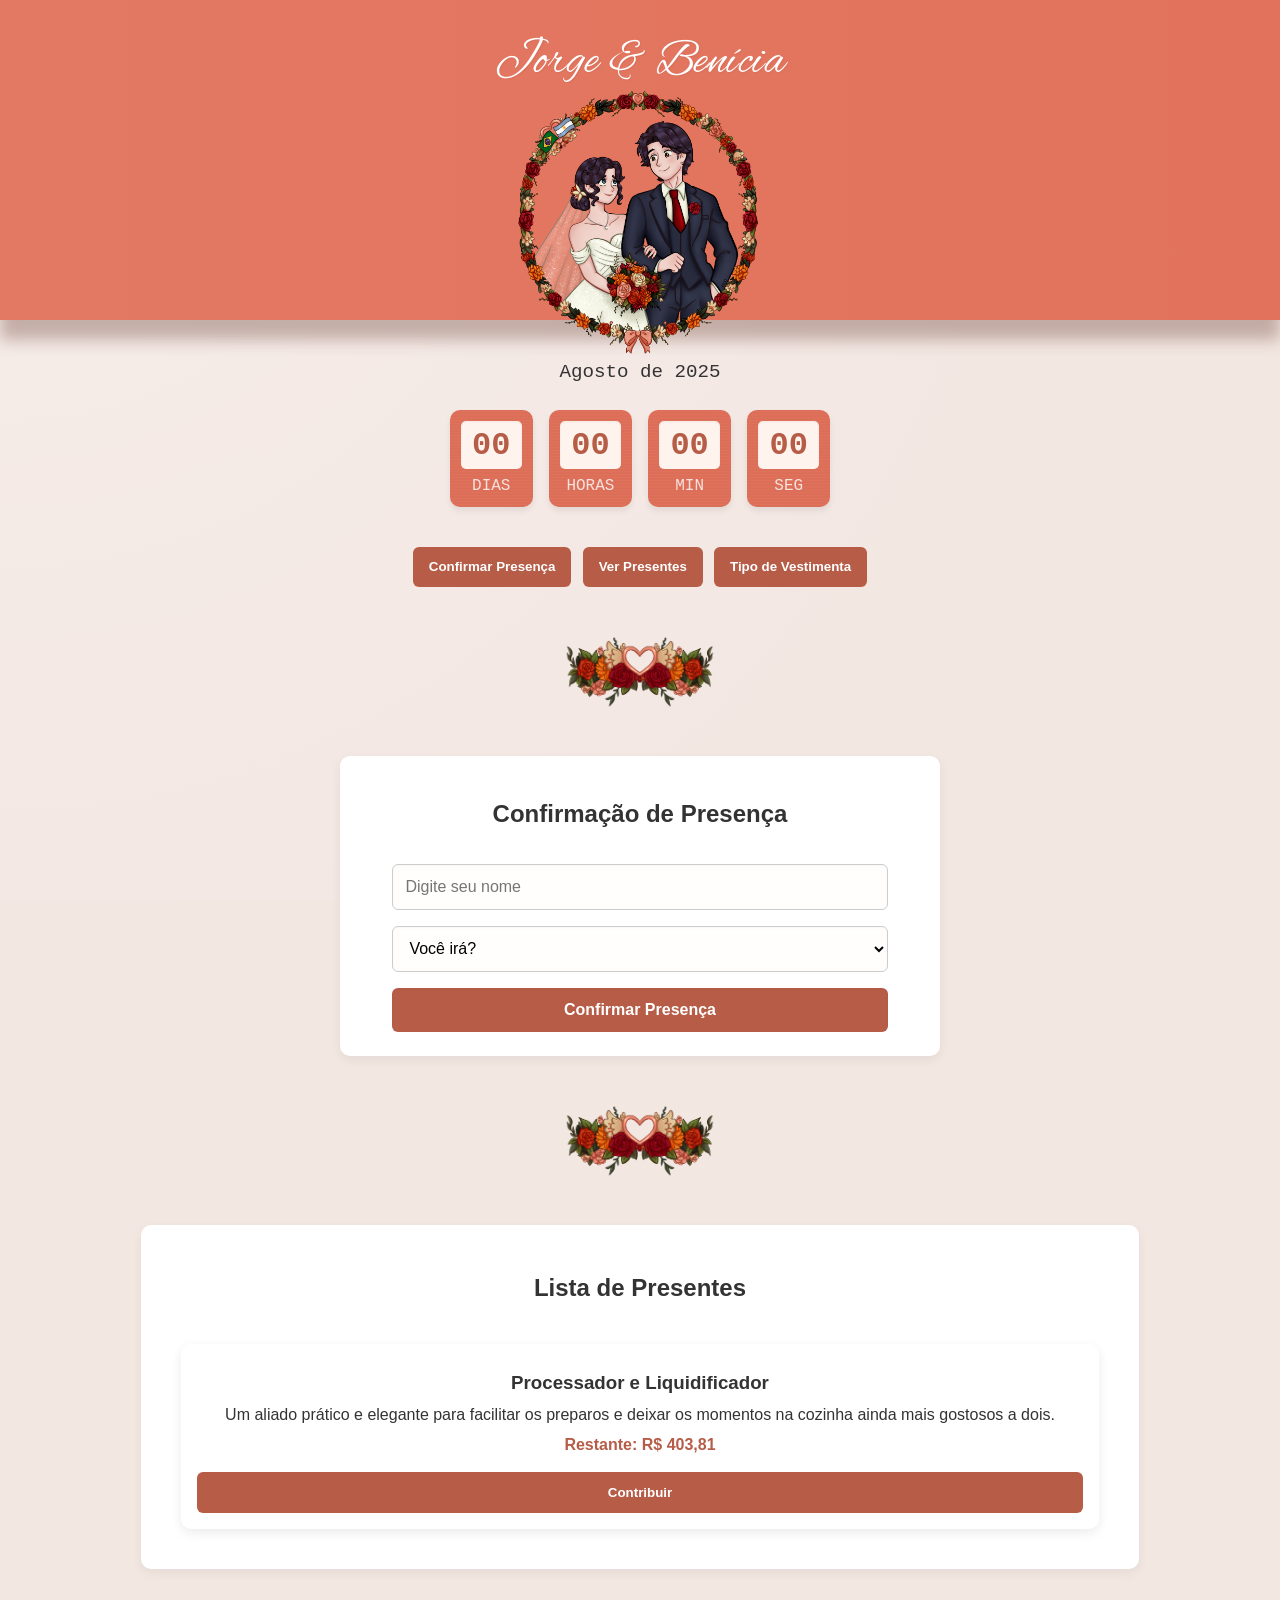
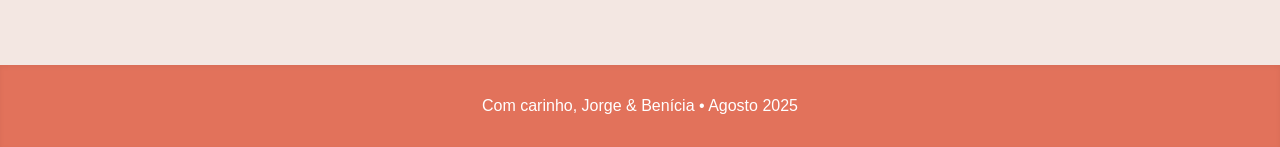
==== commit 7db27a39: "fix: add static GitHub Pages entrypoint" ====
--- a/index.html
+++ b/index.html
@@ -1,42 +1,35 @@
 <!DOCTYPE html>
 <html lang="pt-BR">
 <head>
-  <meta charset="UTF-8" />
-  <meta name="viewport" content="width=device-width, initial-scale=1.0" />
+  <meta charset="UTF-8">
+  <meta name="viewport" content="width=device-width, initial-scale=1.0">
   <title>Casamento Jorge & Benícia</title>
-  <link rel="stylesheet" href="style.css" />
+  <link rel="stylesheet" href="style.css">
   <link href="https://fonts.googleapis.com/css2?family=Alex+Brush&display=swap" rel="stylesheet">
 </head>
 <body>
-
   <header>
     <h1>Jorge & Benícia</h1>
     <img src="imagens/capa.png" alt="Capa" class="capa">
   </header>
 
   <main>
-    <p style="font-family: 'Courier New', Courier, monospace; font-size: 1.2rem;">Agosto de 2025</p>
+    <p class="data-casamento">Agosto de 2025</p>
 
     <section id="contador">
       <div class="flip-countdown">
-        <div class="flip-box">
-          <span id="dias" class="flip-unit">00</span>
-          <span class="label">dias</span>
-        </div>
-        <div class="flip-box">
-          <span id="horas" class="flip-unit">00</span>
-          <span class="label">horas</span>
-        </div>
-        <div class="flip-box">
-          <span id="minutos" class="flip-unit">00</span>
-          <span class="label">min</span>
-        </div>
-        <div class="flip-box">
-          <span id="segundos" class="flip-unit">00</span>
-          <span class="label">seg</span>
-        </div>
+        <div class="flip-box"><span id="dias" class="flip-unit">00</span><span class="label">dias</span></div>
+        <div class="flip-box"><span id="horas" class="flip-unit">00</span><span class="label">horas</span></div>
+        <div class="flip-box"><span id="minutos" class="flip-unit">00</span><span class="label">min</span></div>
+        <div class="flip-box"><span id="segundos" class="flip-unit">00</span><span class="label">seg</span></div>
       </div>
     </section>
+
+    <div class="atalhos">
+      <button type="button" onclick="document.getElementById('confirmacao').scrollIntoView({behavior:'smooth'})">Confirmar Presença</button>
+      <button type="button" onclick="document.getElementById('presentes').scrollIntoView({behavior:'smooth'})">Ver Presentes</button>
+      <button type="button" onclick="window.location.href='vestimenta.html'">Tipo de Vestimenta</button>
+    </div>
 
     <img src="imagens/divisoria.png" alt="Divisória decorativa" class="divisoria">
 
@@ -44,7 +37,7 @@
       <h2>Confirmação de Presença</h2>
       <form id="formPresenca">
         <div class="autocomplete-wrapper">
-          <input type="text" name="nome" id="inputNome" placeholder="Digite seu nome" required />
+          <input type="text" name="nome" id="inputNome" placeholder="Digite seu nome" autocomplete="off" required>
           <ul id="autocompleteList" class="autocomplete-list hidden"></ul>
         </div>
 
@@ -53,6 +46,7 @@
           <option value="sim">Sim, com muito amor!</option>
           <option value="nao">Infelizmente não poderei.</option>
         </select>
+
         <button type="submit">Confirmar Presença</button>
       </form>
     </section>
@@ -60,8 +54,20 @@
     <img src="imagens/divisoria.png" alt="Divisória decorativa" class="divisoria">
 
     <section id="presentes">
-      <h2>Nossa Lista de Presentes</h2>
-      <ul id="listaPresentes"></ul>
+      <h2>Lista de Presentes</h2>
+      <ul id="listaPresentes">
+        <li class="presente-card">
+          <div class="card">
+            <img src="imagens/ProcessadorLiquidificador.png" alt="Processador e Liquidificador" onerror="this.style.display='none'">
+            <h3>Processador e Liquidificador</h3>
+            <p>Um aliado prático e elegante para facilitar os preparos e deixar os momentos na cozinha ainda mais gostosos a dois.</p>
+            <p class="valor-restante">Restante: R$ 403,81</p>
+            <div class="bt_div">
+              <button type="button" class="bt_Contribuir">Contribuir</button>
+            </div>
+          </div>
+        </li>
+      </ul>
     </section>
   </main>
 
@@ -69,6 +75,6 @@
     <p>Com carinho, Jorge & Benícia • Agosto 2025</p>
   </footer>
 
-  <script src="script.js"></script>
+  <script src="script-pages.js"></script>
 </body>
 </html>
--- a/style.css
+++ b/style.css
@@ -1,9 +1,20 @@
+@font-face {
+  font-family: 'SnellRoundhand';
+  src: url('fontes/snell-roundhand/SnellRoundhand-BoldScript.otf') format('opentype');
+  font-weight: normal;
+  font-style: normal;
+}
+
 :root {
   --terracota: rgb(226, 114, 91);
   --terracota-escuro: #B65C47;
   --terracota-claro: #f3e7e2;
   --branco: #fff;
   --cinza: #333;
+}
+
+* {
+  box-sizing: border-box;
 }
 
 body {
@@ -24,21 +35,25 @@
   background-image: linear-gradient(to right, rgba(255,255,255,0.05), transparent);
   position: relative;
   z-index: 0;
-  box-shadow: 0 20px 10px -10px rgba(85, 34, 23, 0.6);
+  box-shadow: 0 20px 15px 0 rgba(85, 34, 23, 0.3);
 }
 
 h1 {
   font-size: 3rem;
-  margin: 0;
-  font-family: 'Alex Brush', cursive;
+  margin: 0 0 -20px;
+  font-family: 'SnellRoundhand', 'Alex Brush', cursive;
   font-weight: normal;
   letter-spacing: 0.5px;
-  margin-bottom: -20px;
-  text-shadow: 1px 1px 2px rgba(0, 0, 0, 0.05);
+  text-shadow: 1px 1px 2px rgba(0,0,0,0.05);
 }
 
 main {
   padding: 2rem 1rem;
+}
+
+.data-casamento {
+  font-family: 'Courier New', Courier, monospace;
+  font-size: 1.2rem;
 }
 
 section {
@@ -47,15 +62,16 @@
   background-color: var(--branco);
   padding: 1.5rem;
   border-radius: 10px;
-  box-shadow: 0 4px 12px rgba(0, 0, 0, 0.06);
+  box-shadow: 0 4px 12px rgba(0,0,0,0.06);
   background-image: linear-gradient(145deg, rgba(0,0,0,0.01) 1px, transparent 1px);
   background-size: 20px 20px;
 }
 
+/* contador de tempo vintage */
 #contador {
   margin: -1rem auto;
   background: transparent;
-  box-shadow: 0 0 0px;
+  box-shadow: 0 0 0;
   height: 100%;
 }
 
@@ -73,10 +89,10 @@
   text-align: center;
   font-family: 'Courier New', Courier, monospace;
   background-image:
-    repeating-linear-gradient(0deg, rgba(0, 0, 0, 0.03) 0px, rgba(0, 0, 0, 0.03) 1px, transparent 3px),
-    repeating-linear-gradient(90deg, rgba(255, 255, 255, 0.03) 0px, rgba(255, 255, 255, 0.03) 1px, transparent 4px);
+    repeating-linear-gradient(0deg, rgba(0,0,0,0.03) 0, rgba(0,0,0,0.03) 1px, transparent 3px),
+    repeating-linear-gradient(90deg, rgba(255,255,255,0.03) 0, rgba(255,255,255,0.03) 1px, transparent 4px);
   background-blend-mode: multiply;
-  box-shadow: 0 4px 6px rgba(0, 0, 0, 0.07);
+  box-shadow: 0 4px 6px rgba(0,0,0,0.07);
 }
 
 .flip-unit {
@@ -100,6 +116,32 @@
   opacity: 0.8;
 }
 
+/* atalhos adicionados abaixo do contador */
+.atalhos {
+  max-width: 600px;
+  margin: 2rem auto 0;
+  display: flex;
+  gap: 0.7rem;
+  justify-content: center;
+  flex-wrap: wrap;
+}
+
+.atalhos button {
+  background-color: var(--terracota-escuro);
+  color: var(--branco);
+  font-weight: bold;
+  border: none;
+  border-radius: 6px;
+  padding: 0.8rem 1rem;
+  cursor: pointer;
+  transition: background-color 0.3s, transform 0.2s;
+}
+
+.atalhos button:hover {
+  background-color: var(--terracota);
+  transform: translateY(-1px);
+}
+
 form input,
 form select,
 form button {
@@ -117,7 +159,7 @@
   display: flex;
   position: relative;
   max-width: 90%;
-  margin: 0 auto;
+  margin: 1rem auto 0;
 }
 
 form button {
@@ -135,22 +177,12 @@
   transform: translateY(-1px);
 }
 
-ul#listaPresentes {
-  list-style: none;
-  padding: 0;
-}
-
-ul#listaPresentes li {
-  padding: 0.6rem;
-  border-bottom: 1px solid #ddd;
-}
-
 footer {
   background-color: var(--terracota);
   color: var(--branco);
   padding: 1rem;
   margin-top: 2rem;
-  box-shadow: inset 0 2px 5px rgba(0, 0, 0, 0.05);
+  box-shadow: inset 0 2px 5px rgba(0,0,0,0.05);
 }
 
 .autocomplete-wrapper {
@@ -173,13 +205,14 @@
   list-style: none;
   padding: 0;
   margin: 0;
-  box-shadow: 0 4px 8px rgba(0, 0, 0, 0.1);
+  box-shadow: 0 4px 8px rgba(0,0,0,0.1);
   border-radius: 4px;
 }
 
 .autocomplete-list li {
   padding: 0.75rem 1rem;
   cursor: pointer;
+  text-align: left;
 }
 
 .autocomplete-list li:hover {
@@ -187,9 +220,10 @@
 }
 
 .hidden {
-  display: none;
-}
-
+  display: none !important;
+}
+
+/* divisórias */
 .divisoria {
   position: relative;
   display: block;
@@ -217,25 +251,118 @@
   overflow: hidden;
 }
 
-/* Ajustes que foram feitos posteriormente no projeto */
+/* lista de presentes */
 #presentes {
   width: 80%;
-}
-
-#presentes h2 {
+  max-width: 1200px;
+}
+
+#presentes > h2 {
   display: inline-block;
   background-color: var(--branco);
   border-radius: 10px;
   padding: 0.35rem 0.8rem;
 }
 
-.present-card {
-  text-align: center;
+#listaPresentes {
+  list-style: none;
+  padding: 1rem;
+  margin: 0 auto;
+  display: grid;
+  grid-template-columns: repeat(auto-fit, minmax(240px, 1fr));
+  gap: 20px;
+  width: 100%;
+}
+
+.presente-card {
+  width: 100%;
+  position: relative;
+}
+
+.card {
+  position: relative;
+  width: 100%;
+  height: 100%;
+  background: var(--branco);
+  border-radius: 10px;
+  padding: 1rem;
+  box-shadow: 0 4px 12px rgba(0,0,0,0.08);
+  display: flex;
+  flex-direction: column;
   align-items: center;
-}
-
-.present-card.desativado {
+  overflow: hidden;
+}
+
+.presente-card img {
+  width: 100%;
+  max-height: 230px;
+  object-fit: contain;
+  position: relative;
+  z-index: 0;
+}
+
+.card h3 {
+  margin: 0.8rem 0 0.4rem;
+}
+
+.card p {
+  margin: 0.35rem 0;
+}
+
+.valor-restante {
+  font-weight: bold;
+  color: var(--terracota-escuro);
+}
+
+.bt_div {
+  width: 100%;
+  margin-top: auto;
+  padding-top: 0.8rem;
+}
+
+.bt_Contribuir {
+  width: 100%;
+  padding: 0.8rem;
+  border: none;
+  border-radius: 6px;
+  background-color: var(--terracota-escuro);
+  color: var(--branco);
+  font-weight: bold;
+  cursor: pointer;
+}
+
+.bt_Contribuir:hover {
+  background-color: var(--terracota);
+}
+
+.fundo-confere {
+  position: absolute;
+  top: 50%;
+  left: 50%;
+  transform: translate(-50%, -50%);
+  font-size: 5rem;
+  color: rgba(0,150,0,0.25);
+  z-index: 2;
+  pointer-events: none;
+}
+
+.card.desativado {
   opacity: 0.5;
+  transform: scale(0.98);
+  filter: blur(0.5px);
+  transition: all 0.3s ease-in-out;
+}
+
+.card.desativado:hover {
+  transform: scale(1);
+  filter: none;
+  opacity: 0.7;
+}
+
+.presente-recebido {
+  font-weight: bold;
+  color: var(--terracota-escuro);
+  margin-top: auto;
 }
 
 @media (max-width: 480px) {
@@ -270,13 +397,19 @@
   }
 
   header {
-    background-color: var(--terracota);
-    color: var(--branco);
     padding: 2rem 1rem;
     margin-bottom: -10px;
-    background-image: linear-gradient(to right, rgba(255,255,255,0.05), transparent);
-    position: relative;
-    z-index: 0;
-    box-shadow: 0 20px 15px 0px rgba(85, 34, 23, 0.3);
-  }
-}
+    box-shadow: 0 20px 15px 0 rgba(85,34,23,0.3);
+  }
+
+  #presentes {
+    width: 95%;
+    padding-left: 0.5rem;
+    padding-right: 0.5rem;
+  }
+
+  #listaPresentes {
+    grid-template-columns: 1fr;
+    padding: 0.5rem;
+  }
+}
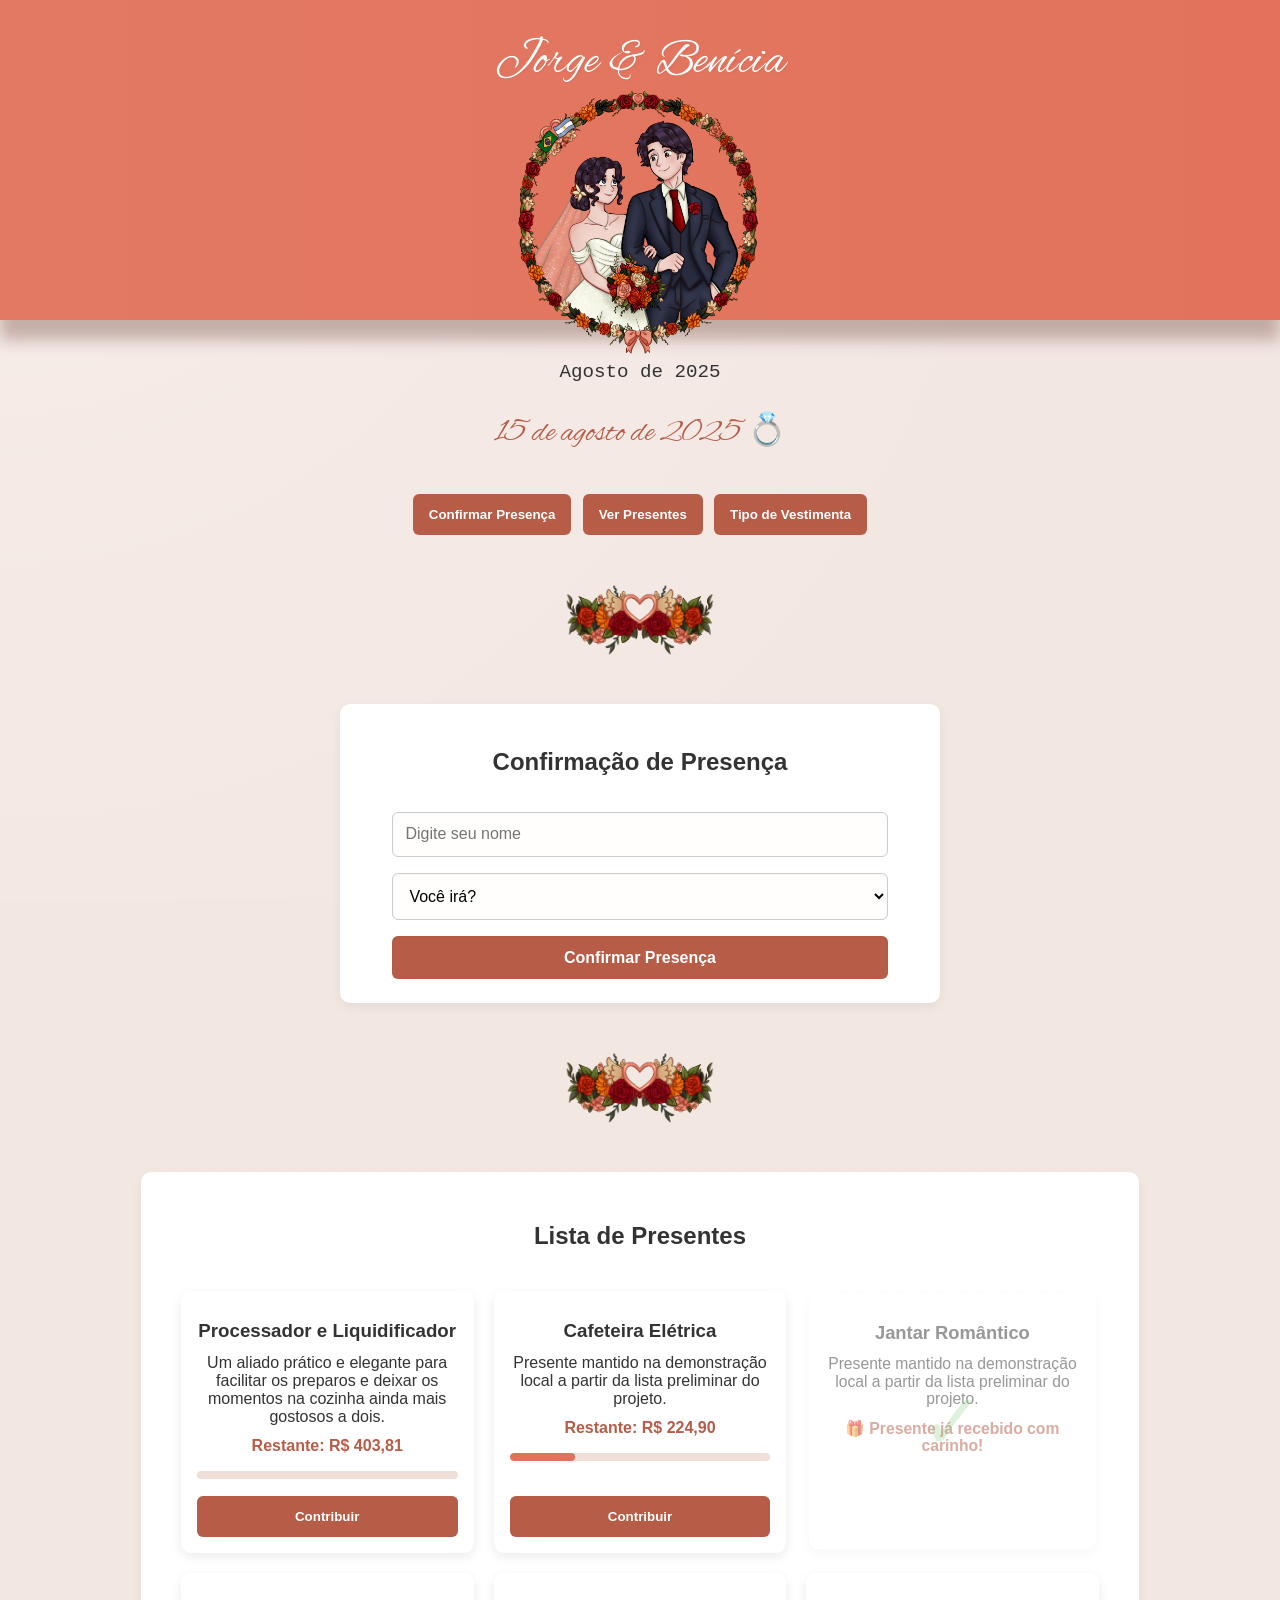
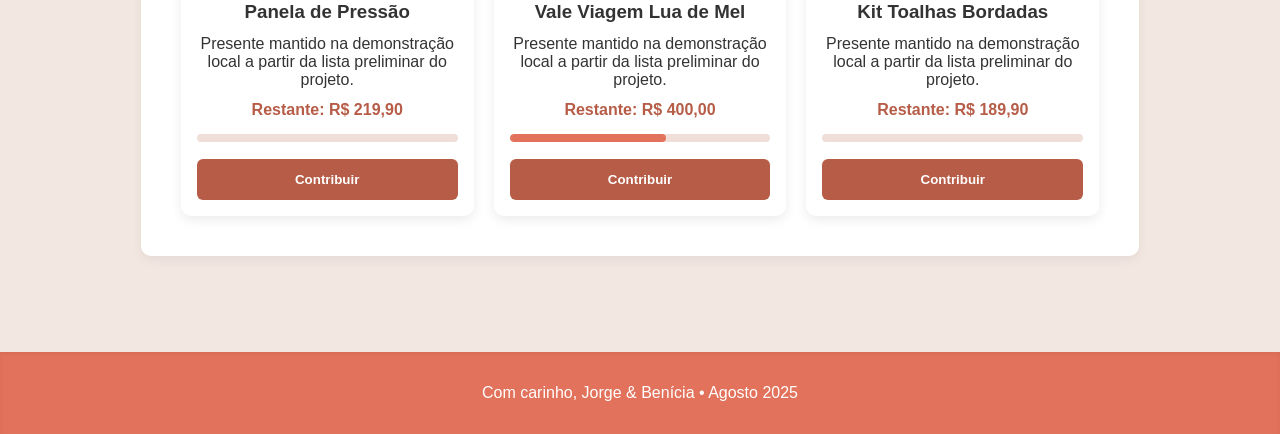
==== commit a2743912: "demo: wire static page to local functional data" ====
--- a/index.html
+++ b/index.html
@@ -5,6 +5,7 @@
   <meta name="viewport" content="width=device-width, initial-scale=1.0">
   <title>Casamento Jorge & Benícia</title>
   <link rel="stylesheet" href="style.css">
+  <link rel="stylesheet" href="style-pages.css">
   <link href="https://fonts.googleapis.com/css2?family=Alex+Brush&display=swap" rel="stylesheet">
 </head>
 <body>
@@ -56,17 +57,7 @@
     <section id="presentes">
       <h2>Lista de Presentes</h2>
       <ul id="listaPresentes">
-        <li class="presente-card">
-          <div class="card">
-            <img src="imagens/ProcessadorLiquidificador.png" alt="Processador e Liquidificador" onerror="this.style.display='none'">
-            <h3>Processador e Liquidificador</h3>
-            <p>Um aliado prático e elegante para facilitar os preparos e deixar os momentos na cozinha ainda mais gostosos a dois.</p>
-            <p class="valor-restante">Restante: R$ 403,81</p>
-            <div class="bt_div">
-              <button type="button" class="bt_Contribuir">Contribuir</button>
-            </div>
-          </div>
-        </li>
+        <li>Carregando presentes...</li>
       </ul>
     </section>
   </main>
--- a/style-pages.css
+++ b/style-pages.css
@@ -0,0 +1,215 @@
+/* Complementos funcionais da demonstração estática do GitHub Pages.
+   A identidade visual continua definida em style.css. */
+
+.mensagem-status {
+  width: 90%;
+  margin: 1rem auto 0;
+  padding: .75rem 1rem;
+  border-radius: 6px;
+  font-size: .95rem;
+}
+
+.mensagem-status.sucesso {
+  background: #edf7ed;
+  color: #2f6634;
+  border: 1px solid #cfe8d1;
+}
+
+.mensagem-status.erro {
+  background: #fff0ed;
+  color: #8d3e31;
+  border: 1px solid #f0c9c1;
+}
+
+.progresso-presente {
+  width: 100%;
+  height: 8px;
+  margin: .65rem 0 .25rem;
+  border-radius: 999px;
+  overflow: hidden;
+  background: #f0ded8;
+}
+
+.progresso-presente span {
+  display: block;
+  height: 100%;
+  background: var(--terracota);
+  border-radius: inherit;
+}
+
+body.modal-aberto {
+  overflow: hidden;
+}
+
+.modal-demo {
+  display: none;
+  position: fixed;
+  inset: 0;
+  z-index: 10000;
+  align-items: center;
+  justify-content: center;
+  padding: 1rem;
+  background: rgba(0,0,0,.55);
+}
+
+.modal-demo.aberto {
+  display: flex;
+}
+
+.modal-demo-conteudo {
+  position: relative;
+  width: min(94vw, 500px);
+  max-height: 92vh;
+  overflow-y: auto;
+  padding: 1.5rem;
+  border-radius: 10px;
+  background: var(--branco);
+  box-shadow: 0 12px 35px rgba(0,0,0,.25);
+  text-align: center;
+}
+
+.modal-demo-conteudo h2 {
+  color: var(--terracota-escuro);
+  margin-top: .25rem;
+}
+
+.modal-fechar {
+  position: absolute;
+  top: 8px;
+  right: 10px;
+  width: 38px;
+  height: 38px;
+  padding: 0;
+  border: 0;
+  border-radius: 50%;
+  background: transparent;
+  color: #555;
+  font-size: 1.9rem;
+  line-height: 1;
+  cursor: pointer;
+}
+
+.modal-demo input[type="range"] {
+  width: 92%;
+  margin: 1rem auto .35rem;
+}
+
+.modal-demo input[type="number"],
+.modal-demo input[type="text"],
+.modal-demo textarea {
+  width: 92%;
+  margin: .7rem auto;
+  padding: .8rem;
+  border: 1px solid #ccc;
+  border-radius: 6px;
+  font: inherit;
+  box-sizing: border-box;
+}
+
+.modal-demo textarea {
+  min-height: 86px;
+  resize: vertical;
+}
+
+.modal-autocomplete {
+  width: 92%;
+  max-width: none;
+}
+
+.modal-autocomplete input[type="text"] {
+  width: 100%;
+}
+
+.range-label-demo {
+  width: 92%;
+  margin: 0 auto 1rem;
+  display: flex;
+  justify-content: space-between;
+  color: #666;
+  font-size: .78rem;
+}
+
+.qr-demo {
+  width: 220px;
+  height: 220px;
+  margin: 1rem auto;
+  display: grid;
+  place-items: center;
+  border: 12px solid #222;
+  outline: 3px solid #222;
+  outline-offset: -25px;
+  background:
+    repeating-linear-gradient(45deg, #fff 0 8px, #222 8px 16px);
+  color: var(--terracota-escuro);
+  font-size: 1.35rem;
+  font-weight: bold;
+  text-shadow: 0 0 5px #fff, 0 0 5px #fff;
+}
+
+.pix-tempo {
+  font-family: 'Courier New', Courier, monospace;
+  font-weight: bold;
+}
+
+.botao-secundario-demo {
+  margin-top: .7rem;
+  background: var(--terracota);
+}
+
+.bt_Contribuir:disabled,
+.botao-secundario-demo:disabled {
+  opacity: .55;
+  cursor: not-allowed;
+}
+
+.confirmacao-demo {
+  width: 86px;
+  height: 86px;
+  margin: .5rem auto 1rem;
+  display: grid;
+  place-items: center;
+  border-radius: 50%;
+  background: #edf7ed;
+  color: #3d7a43;
+  font-size: 3rem;
+  font-weight: bold;
+}
+
+.toast-demo {
+  visibility: hidden;
+  position: fixed;
+  z-index: 12000;
+  left: 50%;
+  bottom: 30px;
+  transform: translateX(-50%);
+  min-width: 220px;
+  padding: .8rem 1rem;
+  border-radius: 6px;
+  background: #333;
+  color: #fff;
+  text-align: center;
+}
+
+.toast-demo.show {
+  visibility: visible;
+}
+
+.data-realizada {
+  margin: 0;
+  color: var(--terracota-escuro);
+  font-family: 'Alex Brush', cursive;
+  font-size: 2rem;
+  font-weight: normal;
+}
+
+@media (max-width: 480px) {
+  .modal-demo-conteudo {
+    width: 96vw;
+    padding: 1.2rem .8rem;
+  }
+
+  .qr-demo {
+    width: 190px;
+    height: 190px;
+  }
+}
